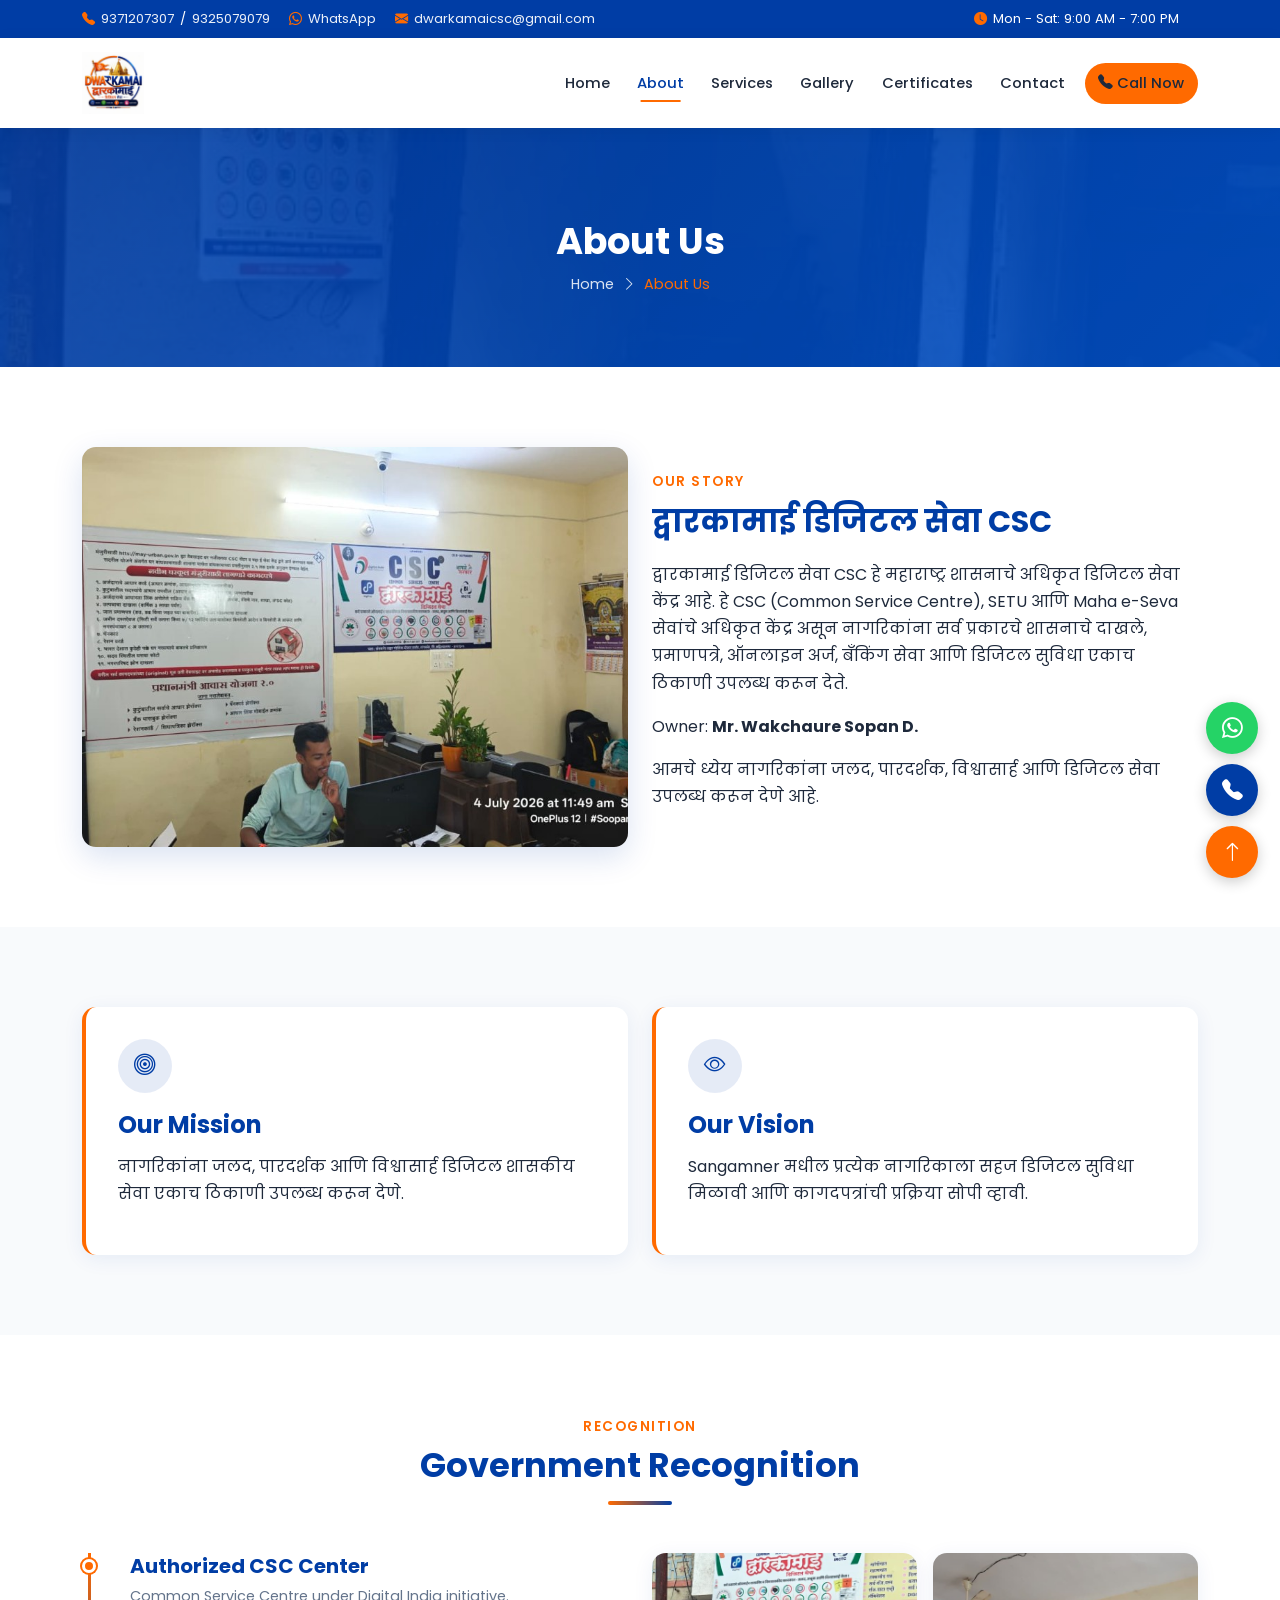
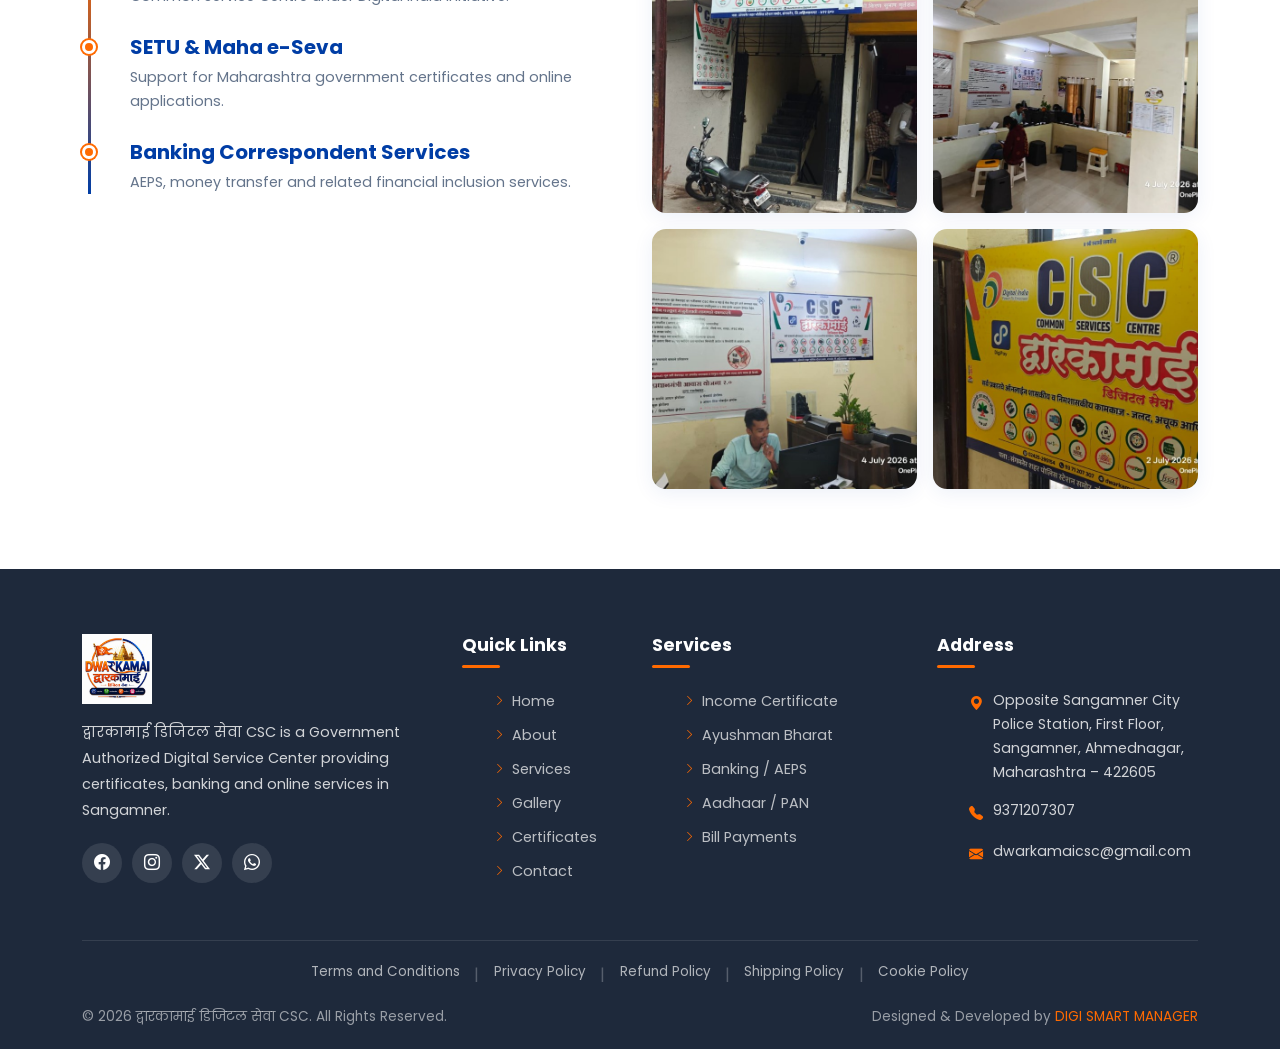
==== about.html @ bae677b1 "Add files via upload" ====
﻿<!DOCTYPE html>
<html lang="mr">
<head>
  <meta charset="UTF-8">
  <meta name="viewport" content="width=device-width, initial-scale=1.0">
  <title>About Us | द्वारकामाई डिजिटल सेवा CSC Sangamner</title>
  <meta name="description" content="About Dwarkamai Digital Seva CSC - Government Authorized Digital Service Center in Sangamner.">
  <meta name="robots" content="index, follow">
  <link rel="canonical" href="about.html">
  <meta property="og:title" content="About Us | द्वारकामाई डिजिटल सेवा CSC Sangamner">
  <meta property="og:description" content="About Dwarkamai Digital Seva CSC - Government Authorized Digital Service Center in Sangamner.">
  <meta property="og:image" content="images/logo.png">
  <link rel="icon" type="image/png" href="images/favicon.png">
  <link rel="preconnect" href="https://fonts.googleapis.com">
  <link rel="preconnect" href="https://fonts.gstatic.com" crossorigin>
  <link href="https://fonts.googleapis.com/css2?family=Poppins:wght@300;400;500;600;700&display=swap" rel="stylesheet">
  <link href="https://cdn.jsdelivr.net/npm/bootstrap@5.3.3/dist/css/bootstrap.min.css" rel="stylesheet">
  <link href="https://cdn.jsdelivr.net/npm/bootstrap-icons@1.11.3/font/bootstrap-icons.min.css" rel="stylesheet">
  <link href="https://cdn.jsdelivr.net/npm/aos@2.3.4/dist/aos.css" rel="stylesheet">
  <link rel="stylesheet" href="css/style.css">
  <link rel="stylesheet" href="css/responsive.css">
</head>
<body>
  <div id="page-loader"><div class="loader-spinner"></div><p class="loader-text">द्वारकामाई डिजिटल सेवा CSC</p></div>
  <div class="top-bar"><div class="container"><div class="row align-items-center"><div class="col-lg-9"><span class="top-bar-item"><i class="bi bi-telephone-fill"></i> <a href="tel:9371207307">9371207307</a> / <a href="tel:9325079079">9325079079</a></span><span class="top-bar-item"><i class="bi bi-whatsapp"></i> <a href="https://wa.me/919371207307" target="_blank" rel="noopener">WhatsApp</a></span><span class="top-bar-item"><i class="bi bi-envelope-fill"></i> <a href="mailto:dwarkamaicsc@gmail.com">dwarkamaicsc@gmail.com</a></span></div><div class="col-lg-3 text-lg-end d-none d-lg-block"><span class="top-bar-item"><i class="bi bi-clock-fill"></i> Mon - Sat: 9:00 AM - 7:00 PM</span></div></div></div></div>
  <header class="main-header"><nav class="navbar navbar-expand-lg"><div class="container"><a class="navbar-brand" href="index.html"><img src="images/logo.png" alt="Dwarkamai Digital Seva CSC Logo"></a><button class="navbar-toggler" type="button" data-bs-toggle="collapse" data-bs-target="#mainNav" aria-controls="mainNav" aria-expanded="false" aria-label="Toggle navigation"><span class="navbar-toggler-icon"></span></button><div class="collapse navbar-collapse" id="mainNav"><ul class="navbar-nav ms-auto align-items-lg-center"><li class="nav-item"><a class="nav-link" href="index.html">Home</a></li><li class="nav-item"><a class="nav-link active" href="about.html">About</a></li><li class="nav-item"><a class="nav-link" href="services.html">Services</a></li><li class="nav-item"><a class="nav-link" href="gallery.html">Gallery</a></li><li class="nav-item"><a class="nav-link" href="certificates.html">Certificates</a></li><li class="nav-item"><a class="nav-link" href="contact.html">Contact</a></li><li class="nav-item"><a class="nav-link btn-nav-cta" href="tel:9371207307"><i class="bi bi-telephone-fill"></i> Call Now</a></li></ul></div></div></nav></header>
  <section class="page-banner"><div class="container text-center"><h1 data-aos="fade-up">About Us</h1><nav class="breadcrumb-custom justify-content-center" data-aos="fade-up" aria-label="Breadcrumb"><a href="index.html">Home</a><i class="bi bi-chevron-right"></i><span class="active">About Us</span></nav></div></section>
<section class="section-padding"><div class="container"><div class="row align-items-center g-4"><div class="col-lg-6" data-aos="fade-right"><div class="about-img-wrap"><img src="images/about.jpg" alt="Office" loading="lazy"></div></div><div class="col-lg-6" data-aos="fade-left"><div class="about-content"><span class="subtitle">Our Story</span><h2>द्वारकामाई डिजिटल सेवा CSC</h2><p>द्वारकामाई डिजिटल सेवा CSC हे महाराष्ट्र शासनाचे अधिकृत डिजिटल सेवा केंद्र आहे. हे CSC (Common Service Centre), SETU आणि Maha e-Seva सेवांचे अधिकृत केंद्र असून नागरिकांना सर्व प्रकारचे शासनाचे दाखले, प्रमाणपत्रे, ऑनलाइन अर्ज, बँकिंग सेवा आणि डिजिटल सुविधा एकाच ठिकाणी उपलब्ध करून देते.</p><p>Owner: <strong>Mr. Wakchaure Sopan D.</strong></p><p>आमचे ध्येय नागरिकांना जलद, पारदर्शक, विश्वासार्ह आणि डिजिटल सेवा उपलब्ध करून देणे आहे.</p></div></div></div></div></section>
<section class="section-padding section-bg"><div class="container"><div class="row g-4"><div class="col-md-6" data-aos="fade-up"><div class="mv-card"><div class="icon"><i class="bi bi-bullseye"></i></div><h4>Our Mission</h4><p>नागरिकांना जलद, पारदर्शक आणि विश्वासार्ह डिजिटल शासकीय सेवा एकाच ठिकाणी उपलब्ध करून देणे.</p></div></div><div class="col-md-6" data-aos="fade-up"><div class="mv-card"><div class="icon"><i class="bi bi-eye"></i></div><h4>Our Vision</h4><p>Sangamner मधील प्रत्येक नागरिकाला सहज डिजिटल सुविधा मिळावी आणि कागदपत्रांची प्रक्रिया सोपी व्हावी.</p></div></div></div></div></section>
<section class="section-padding"><div class="container"><div class="section-title" data-aos="fade-up"><span class="subtitle">Recognition</span><h2>Government Recognition</h2><div class="divider"></div></div><div class="row g-4"><div class="col-md-6" data-aos="fade-up"><div class="timeline"><div class="timeline-item"><h5>Authorized CSC Center</h5><p>Common Service Centre under Digital India initiative.</p></div><div class="timeline-item"><h5>SETU &amp; Maha e-Seva</h5><p>Support for Maharashtra government certificates and online applications.</p></div><div class="timeline-item"><h5>Banking Correspondent Services</h5><p>AEPS, money transfer and related financial inclusion services.</p></div></div></div><div class="col-md-6" data-aos="fade-up"><div class="row g-3"><div class="col-6"><div class="office-photo"><img src="images/office1.jpg" alt="Exterior" loading="lazy"></div></div><div class="col-6"><div class="office-photo"><img src="images/office2.jpg" alt="Interior" loading="lazy"></div></div><div class="col-6"><div class="office-photo"><img src="images/office3.jpg" alt="Staff" loading="lazy"></div></div><div class="col-6"><div class="office-photo"><img src="images/office4.jpg" alt="Banner" loading="lazy"></div></div></div></div></div></div></section>
  <footer class="main-footer"><div class="container"><div class="row g-4"><div class="col-lg-4 col-md-6 footer-about"><img src="images/logo.png" alt="Dwarkamai Digital Seva CSC"><p>द्वारकामाई डिजिटल सेवा CSC is a Government Authorized Digital Service Center providing certificates, banking and online services in Sangamner.</p><div class="footer-social"><a href="https://www.facebook.com/share/18xAx7LaXJ/" target="_blank" rel="noopener" aria-label="Facebook"><i class="bi bi-facebook"></i></a><a href="https://www.instagram.com/dwarkamaidigitalseva" target="_blank" rel="noopener" aria-label="Instagram"><i class="bi bi-instagram"></i></a><a href="https://x.com/Dwarkamaicsc" target="_blank" rel="noopener" aria-label="Twitter"><i class="bi bi-twitter-x"></i></a><a href="https://wa.me/919371207307" target="_blank" rel="noopener" aria-label="WhatsApp"><i class="bi bi-whatsapp"></i></a></div></div><div class="col-lg-2 col-md-6 footer-widget"><h5 class="footer-title">Quick Links</h5><ul class="footer-links"><li><a href="index.html"><i class="bi bi-chevron-right"></i> Home</a></li><li><a href="about.html"><i class="bi bi-chevron-right"></i> About</a></li><li><a href="services.html"><i class="bi bi-chevron-right"></i> Services</a></li><li><a href="gallery.html"><i class="bi bi-chevron-right"></i> Gallery</a></li><li><a href="certificates.html"><i class="bi bi-chevron-right"></i> Certificates</a></li><li><a href="contact.html"><i class="bi bi-chevron-right"></i> Contact</a></li></ul></div><div class="col-lg-3 col-md-6 footer-widget"><h5 class="footer-title">Services</h5><ul class="footer-links"><li><a href="services.html"><i class="bi bi-chevron-right"></i> Income Certificate</a></li><li><a href="services.html"><i class="bi bi-chevron-right"></i> Ayushman Bharat</a></li><li><a href="services.html"><i class="bi bi-chevron-right"></i> Banking / AEPS</a></li><li><a href="services.html"><i class="bi bi-chevron-right"></i> Aadhaar / PAN</a></li><li><a href="services.html"><i class="bi bi-chevron-right"></i> Bill Payments</a></li></ul></div><div class="col-lg-3 col-md-6 footer-widget"><h5 class="footer-title">Address</h5><ul class="footer-contact"><li><i class="bi bi-geo-alt-fill"></i><span>Opposite Sangamner City Police Station, First Floor, Sangamner, Ahmednagar, Maharashtra – 422605</span></li><li><i class="bi bi-telephone-fill"></i><span><a href="tel:9371207307">9371207307</a></span></li><li><i class="bi bi-envelope-fill"></i><span><a href="mailto:dwarkamaicsc@gmail.com">dwarkamaicsc@gmail.com</a></span></li></ul></div></div><div class="footer-bottom"><div class="footer-policies"><a href="terms-and-conditions.html">Terms and Conditions</a><span class="sep">|</span><a href="privacy-policy.html">Privacy Policy</a><span class="sep">|</span><a href="refund-policy.html">Refund Policy</a><span class="sep">|</span><a href="shipping-policy.html">Shipping Policy</a><span class="sep">|</span><a href="cookie-policy.html">Cookie Policy</a></div><div class="row align-items-center"><div class="col-md-6 text-center text-md-start"><p>&copy; 2026 द्वारकामाई डिजिटल सेवा CSC. All Rights Reserved.</p></div><div class="col-md-6 text-center text-md-end"><p>Designed &amp; Developed by <a href="#" rel="noopener">DIGI SMART MANAGER</a></p></div></div></div></div></footer>
  <div class="floating-buttons"><a href="https://wa.me/919371207307" class="floating-btn whatsapp" target="_blank" rel="noopener" aria-label="WhatsApp"><i class="bi bi-whatsapp"></i></a><a href="tel:9371207307" class="floating-btn call" aria-label="Call"><i class="bi bi-telephone-fill"></i></a><button class="floating-btn scroll-top" id="scrollToTop" aria-label="Scroll to top"><i class="bi bi-arrow-up"></i></button></div>
  <script src="https://cdn.jsdelivr.net/npm/bootstrap@5.3.3/dist/js/bootstrap.bundle.min.js"></script>
  <script src="https://cdn.jsdelivr.net/npm/aos@2.3.4/dist/aos.js"></script>
  <script src="js/script.js"></script>
</body>
</html>
---- css/style.css ----
/* ============================================================
   Dwarkamai Digital Seva CSC - Main Stylesheet
   Colors: Primary #FF6A00 | Secondary #003DA5
   ============================================================ */

:root {
  --primary: #FF6A00;
  --primary-dark: #e05e00;
  --secondary: #003DA5;
  --secondary-dark: #002d7a;
  --bg: #F8FAFC;
  --dark: #1E293B;
  --white: #FFFFFF;
  --gray: #64748b;
  --border: #e2e8f0;
  --shadow: 0 4px 20px rgba(0, 61, 165, 0.08);
  --shadow-hover: 0 10px 30px rgba(0, 61, 165, 0.15);
  --radius: 14px;
  --radius-sm: 10px;
  --transition: all 0.3s ease;
  --font: 'Poppins', sans-serif;
}

*, *::before, *::after { box-sizing: border-box; margin: 0; padding: 0; }

html {
  scroll-behavior: smooth;
  scroll-padding-top: 100px;
  max-width: 100%;
  overflow-x: hidden;
}

body {
  font-family: var(--font);
  font-size: 16px;
  line-height: 1.7;
  color: var(--dark);
  background: var(--white);
  overflow-x: hidden;
  max-width: 100vw;
}

img { max-width: 100%; height: auto; display: block; }
a { text-decoration: none; color: inherit; transition: var(--transition); }
ul { list-style: none; }
h1, h2, h3, h4, h5, h6 { font-weight: 700; line-height: 1.3; color: var(--dark); }
p { margin-bottom: 1rem; }
section { overflow: hidden; position: relative; }
.row > [class*="col-"] { min-width: 0; }

/* ---------- Loader ---------- */
#page-loader {
  position: fixed; inset: 0; background: var(--white); z-index: 99999;
  display: flex; align-items: center; justify-content: center; flex-direction: column; gap: 1rem;
  transition: opacity 0.45s ease, visibility 0.45s ease;
}
#page-loader.hidden { opacity: 0; visibility: hidden; pointer-events: none; }
.loader-spinner {
  width: 48px; height: 48px; border: 4px solid #eee;
  border-top-color: var(--primary); border-radius: 50%;
  animation: spin 0.8s linear infinite;
}
.loader-text { color: var(--secondary); font-weight: 500; font-size: 0.9rem; }
@keyframes spin { to { transform: rotate(360deg); } }

/* ---------- Top Bar ---------- */
.top-bar {
  background: var(--secondary);
  color: var(--white);
  font-size: 0.82rem;
  padding: 8px 0;
}
.top-bar a { color: rgba(255,255,255,0.92); }
.top-bar a:hover { color: var(--primary); }
.top-bar-item {
  display: inline-flex; align-items: center; gap: 6px; margin-right: 1.2rem; flex-wrap: wrap;
}
.top-bar-item i { color: var(--primary); }

/* ---------- Header ---------- */
.main-header {
  position: sticky; top: 0; z-index: 1030;
  background: rgba(255,255,255,0.96);
  backdrop-filter: blur(10px);
  box-shadow: 0 2px 16px rgba(0,0,0,0.06);
  transition: var(--transition);
}
.main-header.scrolled { box-shadow: 0 4px 24px rgba(0,61,165,0.12); }
.navbar { padding: 0.55rem 0; }
.navbar-brand img { height: 62px; width: auto; object-fit: contain; }
.navbar-nav .nav-link {
  font-weight: 500; font-size: 0.92rem; color: var(--dark) !important;
  padding: 0.5rem 0.85rem !important; position: relative;
}
.navbar-nav .nav-link::after {
  content: ''; position: absolute; bottom: 2px; left: 50%; width: 0; height: 2px;
  background: var(--primary); transition: var(--transition); transform: translateX(-50%);
}
.navbar-nav .nav-link:hover::after,
.navbar-nav .nav-link.active::after { width: 55%; }
.navbar-nav .nav-link:hover,
.navbar-nav .nav-link.active { color: var(--secondary) !important; }
.navbar-toggler { border: none; padding: 0.35rem; }
.navbar-toggler:focus { box-shadow: none; }
.navbar-toggler-icon {
  background-image: url("data:image/svg+xml,%3csvg xmlns='http://www.w3.org/2000/svg' viewBox='0 0 30 30'%3e%3cpath stroke='%23003DA5' stroke-linecap='round' stroke-miterlimit='10' stroke-width='2' d='M4 7h22M4 15h22M4 23h22'/%3e%3c/svg%3e");
}
.btn-nav-cta {
  background: var(--primary); color: var(--white) !important; border-radius: 50px;
  padding: 0.45rem 1.2rem !important; font-weight: 600; margin-left: 0.4rem;
}
.btn-nav-cta:hover { background: var(--primary-dark); color: var(--white) !important; }
.btn-nav-cta::after { display: none !important; }

/* ---------- Buttons ---------- */
.btn-primary-custom,
.btn-secondary-custom,
.btn-outline-light-custom,
.btn-outline-primary-custom {
  display: inline-flex; align-items: center; gap: 8px;
  padding: 0.7rem 1.6rem; border-radius: 50px; font-weight: 600;
  font-size: 0.92rem; border: 2px solid transparent; transition: var(--transition);
}
.btn-primary-custom {
  background: var(--primary); color: var(--white); border-color: var(--primary);
}
.btn-primary-custom:hover {
  background: var(--primary-dark); border-color: var(--primary-dark);
  color: var(--white); transform: translateY(-2px); box-shadow: 0 8px 20px rgba(255,106,0,0.3);
}
.btn-secondary-custom {
  background: var(--secondary); color: var(--white); border-color: var(--secondary);
}
.btn-secondary-custom:hover {
  background: var(--secondary-dark); color: var(--white); transform: translateY(-2px);
}
.btn-outline-light-custom {
  background: transparent; color: var(--white); border-color: var(--white);
}
.btn-outline-light-custom:hover {
  background: var(--white); color: var(--secondary);
}
.btn-outline-primary-custom {
  background: transparent; color: var(--secondary); border-color: var(--secondary);
}
.btn-outline-primary-custom:hover {
  background: var(--secondary); color: var(--white);
}

/* ---------- Sections ---------- */
.section-padding { padding: 80px 0; }
.section-bg { background: var(--bg); }
.section-title { text-align: center; margin-bottom: 48px; }
.section-title .subtitle {
  color: var(--primary); font-weight: 600; font-size: 0.85rem;
  text-transform: uppercase; letter-spacing: 1.5px; display: block; margin-bottom: 0.4rem;
}
.section-title h2 { font-size: 2.1rem; color: var(--secondary); margin-bottom: 0.8rem; }
.section-title .divider {
  width: 64px; height: 4px; margin: 0 auto; border-radius: 2px;
  background: linear-gradient(90deg, var(--primary), var(--secondary));
}
.section-title p { max-width: 620px; margin: 1rem auto 0; color: var(--gray); }

/* ---------- Page Banner ---------- */
.page-banner {
  background: linear-gradient(135deg, var(--secondary) 0%, #0052cc 100%);
  padding: 90px 0 70px; position: relative; overflow: hidden;
}
.page-banner::before {
  content: ''; position: absolute; inset: 0;
  background: url('../images/hero.jpg') center/cover no-repeat; opacity: 0.12;
}
.page-banner .container { position: relative; z-index: 1; }
.page-banner h1 { color: var(--white); font-size: 2.3rem; margin-bottom: 0.4rem; }
.breadcrumb-custom {
  display: flex; align-items: center; gap: 8px; color: rgba(255,255,255,0.85); font-size: 0.9rem; flex-wrap: wrap;
}
.breadcrumb-custom a { color: rgba(255,255,255,0.85); }
.breadcrumb-custom a:hover { color: var(--primary); }
.breadcrumb-custom .active { color: var(--primary); }

/* ---------- Hero ---------- */
.hero-section {
  position: relative; min-height: 88vh; display: flex; align-items: center;
  background: linear-gradient(135deg, rgba(0,61,165,0.88) 0%, rgba(255,106,0,0.55) 100%),
              url('../images/hero.jpg') center/cover no-repeat;
}
.hero-section::after {
  content: ''; position: absolute; bottom: 0; left: 0; right: 0; height: 100px;
  background: linear-gradient(to top, var(--white), transparent);
}
.hero-content { position: relative; z-index: 2; color: var(--white); padding: 110px 0 80px; }
.hero-badge {
  display: inline-block; background: rgba(255,106,0,0.2); border: 1px solid var(--primary);
  color: #ffd4b0; padding: 0.35rem 1rem; border-radius: 50px; font-size: 0.82rem;
  font-weight: 600; margin-bottom: 1.2rem; letter-spacing: 0.5px;
}
.hero-content h1 { font-size: 2.8rem; color: var(--white); margin-bottom: 0.8rem; }
.hero-content .hero-marathi { font-size: 1.9rem; font-weight: 600; color: #ffe0c2; margin-bottom: 0.6rem; }
.hero-content .hero-tagline { font-size: 1.15rem; opacity: 0.95; margin-bottom: 0.4rem; font-weight: 400; }
.hero-content .hero-sub { font-size: 0.98rem; opacity: 0.85; margin-bottom: 1.8rem; }
.hero-buttons { display: flex; flex-wrap: wrap; gap: 0.9rem; }

/* ---------- Feature Cards ---------- */
.features-bar {
  background: var(--white); margin-top: -55px; position: relative; z-index: 5;
  border-radius: var(--radius); box-shadow: var(--shadow-hover); padding: 1.8rem 1.2rem;
}
.feature-item { text-align: center; padding: 0.8rem; transition: var(--transition); }
.feature-item:hover { transform: translateY(-4px); }
.feature-icon {
  width: 60px; height: 60px; margin: 0 auto 0.9rem; border-radius: 50%;
  background: linear-gradient(135deg, var(--secondary), #0052cc);
  display: flex; align-items: center; justify-content: center; transition: var(--transition);
}
.feature-item:hover .feature-icon {
  background: linear-gradient(135deg, var(--primary), var(--primary-dark));
}
.feature-icon i { font-size: 1.4rem; color: var(--white); }
.feature-item h5 { font-size: 0.95rem; color: var(--secondary); margin-bottom: 0.25rem; }
.feature-item p { font-size: 0.82rem; color: var(--gray); margin: 0; }

/* ---------- About ---------- */
.about-img-wrap {
  border-radius: var(--radius); overflow: hidden; box-shadow: var(--shadow-hover); position: relative;
}
.about-img-wrap img { width: 100%; height: 400px; object-fit: cover; transition: var(--transition); }
.about-img-wrap:hover img { transform: scale(1.04); }
.about-content .subtitle { color: var(--primary); font-weight: 600; text-transform: uppercase; letter-spacing: 1.5px; font-size: 0.85rem; }
.about-content h2 { font-size: 1.9rem; color: var(--secondary); margin: 0.5rem 0 1.2rem; }
.about-list { margin: 1.2rem 0 1.6rem; }
.about-list li {
  display: flex; align-items: flex-start; gap: 10px; margin-bottom: 0.7rem; font-size: 0.94rem;
}
.about-list li i { color: var(--primary); margin-top: 3px; flex-shrink: 0; }

/* ---------- Service Cards ---------- */
.service-card {
  background: var(--white); border-radius: var(--radius); padding: 1.7rem 1.3rem;
  text-align: center; box-shadow: var(--shadow); height: 100%; transition: var(--transition);
  border: 1px solid transparent; position: relative; overflow: hidden;
}
.service-card::before {
  content: ''; position: absolute; top: 0; left: 0; right: 0; height: 3px;
  background: linear-gradient(90deg, var(--primary), var(--secondary));
  transform: scaleX(0); transition: var(--transition);
}
.service-card:hover {
  transform: translateY(-7px); box-shadow: var(--shadow-hover); border-color: rgba(0,61,165,0.08);
}
.service-card:hover::before { transform: scaleX(1); }
.service-card-icon {
  width: 68px; height: 68px; margin: 0 auto 1rem; border-radius: 50%;
  background: rgba(0,61,165,0.08); display: flex; align-items: center; justify-content: center;
  transition: var(--transition);
}
.service-card:hover .service-card-icon {
  background: linear-gradient(135deg, var(--primary), var(--primary-dark));
}
.service-card-icon i { font-size: 1.6rem; color: var(--secondary); transition: var(--transition); }
.service-card:hover .service-card-icon i { color: var(--white); }
.service-card h4 { font-size: 1rem; color: var(--secondary); margin-bottom: 0.5rem; }
.service-card p { font-size: 0.85rem; color: var(--gray); margin: 0; }
.service-card-detailed { text-align: left; padding: 1.6rem; }
.service-card-detailed .service-card-icon { margin: 0 0 1rem; }
.service-hidden { display: none !important; }

/* ---------- Why / Stats ---------- */
.why-card {
  background: var(--white); border-radius: var(--radius); padding: 1.7rem 1.2rem;
  text-align: center; box-shadow: var(--shadow); height: 100%; transition: var(--transition);
}
.why-card:hover { transform: translateY(-5px); box-shadow: var(--shadow-hover); }
.why-card .icon-wrap {
  width: 62px; height: 62px; margin: 0 auto 1rem; border-radius: 50%;
  background: var(--primary); display: flex; align-items: center; justify-content: center;
}
.why-card .icon-wrap i { font-size: 1.4rem; color: var(--white); }
.why-card h5 { color: var(--secondary); margin-bottom: 0.4rem; font-size: 1rem; }
.why-card p { font-size: 0.88rem; color: var(--gray); margin: 0; }

.stats-section {
  background: linear-gradient(135deg, var(--secondary), #0052cc);
  padding: 60px 0;
}
.stat-item { text-align: center; color: var(--white); padding: 1rem; }
.stat-item h3 { font-size: 2.4rem; color: var(--primary); margin-bottom: 0.3rem; }
.stat-item p { margin: 0; opacity: 0.9; font-weight: 500; }

/* ---------- Testimonials ---------- */
.testimonial-card {
  background: var(--white); border-radius: var(--radius); padding: 1.8rem;
  box-shadow: var(--shadow); height: 100%; transition: var(--transition);
}
.testimonial-card:hover { transform: translateY(-4px); box-shadow: var(--shadow-hover); }
.testimonial-card .stars { color: var(--primary); margin-bottom: 0.8rem; }
.testimonial-card p { font-style: italic; color: var(--gray); font-size: 0.93rem; }
.testimonial-author {
  display: flex; align-items: center; gap: 12px; margin-top: 1.2rem;
  padding-top: 1rem; border-top: 1px solid var(--border);
}
.testimonial-author .avatar {
  width: 46px; height: 46px; border-radius: 50%;
  background: linear-gradient(135deg, var(--secondary), var(--primary));
  display: flex; align-items: center; justify-content: center;
  color: var(--white); font-weight: 700;
}
.testimonial-author h6 { margin: 0; font-size: 0.92rem; }
.testimonial-author span { font-size: 0.78rem; color: var(--gray); }

/* ---------- FAQ ---------- */
.accordion-item {
  border: none; border-radius: var(--radius-sm) !important; margin-bottom: 0.8rem;
  box-shadow: var(--shadow); overflow: hidden;
}
.accordion-button {
  font-weight: 600; color: var(--secondary); font-size: 0.95rem;
  box-shadow: none !important;
}
.accordion-button:not(.collapsed) {
  background: rgba(255,106,0,0.08); color: var(--primary);
}
.accordion-button::after { filter: none; }
.accordion-body { color: var(--gray); font-size: 0.92rem; }

/* ---------- CTA ---------- */
.cta-section {
  background: linear-gradient(135deg, var(--secondary), #0052cc);
  padding: 65px 0; position: relative; overflow: hidden;
}
.cta-section h2 { color: var(--white); font-size: 1.9rem; margin-bottom: 0.4rem; }
.cta-section p { color: rgba(255,255,255,0.88); margin: 0; }
.cta-buttons { display: flex; flex-wrap: wrap; gap: 0.9rem; justify-content: flex-end; }

/* ---------- Gallery ---------- */
.gallery-filter {
  display: flex; justify-content: center; flex-wrap: wrap; gap: 0.6rem; margin-bottom: 2rem;
}
.gallery-filter button {
  background: var(--white); border: 2px solid var(--border); color: var(--dark);
  padding: 0.45rem 1.2rem; border-radius: 50px; font-weight: 500; font-size: 0.88rem;
  cursor: pointer; transition: var(--transition);
}
.gallery-filter button:hover,
.gallery-filter button.active {
  background: var(--secondary); border-color: var(--secondary); color: var(--white);
}
.gallery-item {
  position: relative; border-radius: var(--radius); overflow: hidden;
  box-shadow: var(--shadow); cursor: pointer; display: block;
}
.gallery-item img {
  width: 100%; height: 260px; object-fit: cover; transition: transform 0.5s ease;
}
.gallery-item:hover img { transform: scale(1.08); }
.gallery-overlay {
  position: absolute; inset: 0;
  background: linear-gradient(to top, rgba(0,61,165,0.85), transparent);
  display: flex; flex-direction: column; justify-content: flex-end; padding: 1.3rem;
  opacity: 0; transition: var(--transition);
}
.gallery-item:hover .gallery-overlay { opacity: 1; }
.gallery-overlay h5 { color: var(--white); margin-bottom: 0.2rem; font-size: 1rem; }
.gallery-overlay span { color: #ffd4b0; font-size: 0.82rem; }

/* ---------- Certificates ---------- */
.cert-card {
  background: var(--white); border-radius: var(--radius); overflow: hidden;
  box-shadow: var(--shadow); height: 100%; transition: var(--transition);
}
.cert-card:hover { transform: translateY(-6px); box-shadow: var(--shadow-hover); }
.cert-card .cert-img {
  height: 280px; overflow: hidden; background: var(--bg);
  display: flex; align-items: center; justify-content: center;
}
.cert-card .cert-img img {
  width: 100%; height: 100%; object-fit: contain; padding: 12px; transition: var(--transition);
}
.cert-card:hover .cert-img img { transform: scale(1.03); }
.cert-card .cert-body { padding: 1.3rem 1.4rem 1.5rem; }
.cert-card h4 { font-size: 1.05rem; color: var(--secondary); margin-bottom: 0.4rem; }
.cert-card p { font-size: 0.88rem; color: var(--gray); margin-bottom: 1rem; }

/* ---------- Contact ---------- */
.contact-main-section,
.contact-map-section {
  position: relative;
  z-index: 1;
  overflow: visible;
}

.contact-info-card {
  background: var(--white); border-radius: var(--radius); padding: 1.6rem;
  box-shadow: var(--shadow); height: 100%; transition: var(--transition);
}
.contact-sidebar .contact-info-card,
.contact-hours-card {
  height: auto;
}
.contact-info-card:hover { transform: translateY(-4px); box-shadow: var(--shadow-hover); }
.contact-info-card .icon-box {
  width: 54px; height: 54px; border-radius: 50%; margin-bottom: 1rem;
  background: linear-gradient(135deg, var(--secondary), #0052cc);
  display: flex; align-items: center; justify-content: center;
}
.contact-info-card .icon-box i { color: var(--white); font-size: 1.25rem; }
.contact-info-card h5 { color: var(--secondary); margin-bottom: 0.6rem; }
.contact-info-card p,
.contact-info-card a { color: var(--gray); font-size: 0.92rem; }
.contact-info-card a:hover { color: var(--primary); }
.contact-form-wrapper {
  background: var(--white); border-radius: var(--radius); padding: 2.2rem; box-shadow: var(--shadow);
  height: auto;
}
.contact-form-wrapper h3 { color: var(--secondary); margin-bottom: 1.3rem; }
.form-control-custom {
  width: 100%; border: 2px solid var(--border); border-radius: var(--radius-sm);
  padding: 0.75rem 1rem; font-size: 16px; transition: var(--transition);
}
.form-control-custom:focus {
  border-color: var(--secondary); outline: none;
  box-shadow: 0 0 0 3px rgba(0,61,165,0.12);
}
.form-control-custom.is-invalid { border-color: #dc3545; }
.invalid-feedback { color: #dc3545; font-size: 0.8rem; margin-top: 0.25rem; display: none; }
.form-control-custom.is-invalid + .invalid-feedback { display: block; }
.map-embed {
  border-radius: var(--radius); overflow: hidden; box-shadow: var(--shadow); height: 380px;
  position: relative; z-index: 1; clear: both;
}
.map-embed iframe { width: 100%; height: 100%; border: 0; display: block; }

/* ---------- Search / Filter ---------- */
.service-toolbar {
  display: flex; flex-wrap: wrap; gap: 1rem; justify-content: space-between;
  align-items: center; margin-bottom: 2rem;
}
.service-search {
  flex: 1; min-width: 220px; max-width: 360px; position: relative;
}
.service-search i {
  position: absolute; left: 14px; top: 50%; transform: translateY(-50%); color: var(--gray);
}
.service-search input {
  width: 100%; padding: 0.7rem 1rem 0.7rem 2.4rem; border: 2px solid var(--border);
  border-radius: 50px; font-size: 16px;
}
.service-search input:focus { border-color: var(--secondary); outline: none; }
.category-filters { display: flex; flex-wrap: wrap; gap: 0.5rem; }
.category-filters button {
  border: 2px solid var(--border); background: var(--white); color: var(--dark);
  padding: 0.4rem 1rem; border-radius: 50px; font-size: 0.85rem; font-weight: 500;
  cursor: pointer; transition: var(--transition);
}
.category-filters button.active,
.category-filters button:hover {
  background: var(--primary); border-color: var(--primary); color: var(--white);
}

/* ---------- Mission / Timeline ---------- */
.mv-card {
  background: var(--white); border-radius: var(--radius); padding: 2rem;
  box-shadow: var(--shadow); height: 100%; border-left: 4px solid var(--primary);
}
.mv-card .icon {
  width: 54px; height: 54px; border-radius: 50%; background: rgba(0,61,165,0.1);
  display: flex; align-items: center; justify-content: center; margin-bottom: 1rem;
}
.mv-card .icon i { color: var(--secondary); font-size: 1.35rem; }
.mv-card h4 { color: var(--secondary); margin-bottom: 0.8rem; }
.timeline { position: relative; padding-left: 1.5rem; }
.timeline::before {
  content: ''; position: absolute; left: 6px; top: 0; bottom: 0; width: 3px;
  background: linear-gradient(to bottom, var(--primary), var(--secondary));
}
.timeline-item { position: relative; padding-left: 1.5rem; margin-bottom: 1.6rem; }
.timeline-item::before {
  content: ''; position: absolute; left: -1.5rem; top: 6px; width: 14px; height: 14px;
  border-radius: 50%; background: var(--primary); border: 3px solid var(--white);
  box-shadow: 0 0 0 2px var(--primary);
}
.timeline-item h5 { color: var(--secondary); margin-bottom: 0.3rem; }
.timeline-item p { color: var(--gray); font-size: 0.9rem; margin: 0; }

/* ---------- Footer ---------- */
.main-footer {
  background: var(--dark); color: rgba(255,255,255,0.8); padding-top: 65px;
}
.footer-about img { height: 70px; margin-bottom: 1rem; }
.footer-about p { font-size: 0.9rem; line-height: 1.8; }
.footer-title {
  color: var(--white); font-size: 1.1rem; margin-bottom: 1.3rem;
  position: relative; padding-bottom: 0.7rem;
}
.footer-title::after {
  content: ''; position: absolute; bottom: 0; left: 0; width: 38px; height: 3px;
  background: var(--primary); border-radius: 2px;
}
.footer-links li { margin-bottom: 0.6rem; }
.footer-links a {
  color: rgba(255,255,255,0.7); font-size: 0.9rem;
  display: flex; align-items: center; gap: 7px;
}
.footer-links a:hover { color: var(--primary); padding-left: 4px; }
.footer-links a i { font-size: 0.7rem; color: var(--primary); }
.footer-contact li {
  display: flex; align-items: flex-start; gap: 10px; margin-bottom: 0.9rem; font-size: 0.88rem;
}
.footer-contact li i { color: var(--primary); margin-top: 3px; flex-shrink: 0; }
.footer-social { display: flex; gap: 10px; margin-top: 1.2rem; flex-wrap: wrap; }
.footer-social a {
  width: 40px; height: 40px; border-radius: 50%; background: rgba(255,255,255,0.1);
  display: flex; align-items: center; justify-content: center; color: var(--white);
}
.footer-social a:hover { background: var(--primary); transform: translateY(-3px); }
.footer-bottom {
  border-top: 1px solid rgba(255,255,255,0.1); padding: 1.3rem 0; margin-top: 2.5rem;
}
.footer-bottom p { margin: 0; font-size: 0.85rem; color: rgba(255,255,255,0.55); }
.footer-bottom a { color: var(--primary); }
.footer-map {
  border-radius: var(--radius-sm); overflow: hidden; height: 150px; margin-top: 0.8rem;
}
.footer-map iframe { width: 100%; height: 100%; border: 0; }

/* ---------- Floating ---------- */
.floating-buttons {
  position: fixed; bottom: 22px; right: 22px; z-index: 1020;
  display: flex; flex-direction: column; gap: 10px;
}
.floating-btn {
  width: 52px; height: 52px; border-radius: 50%; display: flex;
  align-items: center; justify-content: center; color: var(--white);
  font-size: 1.3rem; box-shadow: 0 4px 14px rgba(0,0,0,0.2);
  border: none; cursor: pointer; transition: var(--transition);
}
.floating-btn:hover { transform: scale(1.08); color: var(--white); }
.floating-btn.whatsapp { background: #25D366; }
.floating-btn.call { background: var(--secondary); }
.floating-btn.scroll-top {
  background: var(--primary); opacity: 0; visibility: hidden; transform: translateY(16px);
}
.floating-btn.scroll-top.visible { opacity: 1; visibility: visible; transform: translateY(0); }

/* ---------- Lightbox ---------- */
.lightbox-overlay {
  position: fixed; inset: 0; background: rgba(0,0,0,0.92); z-index: 9999;
  display: flex; align-items: center; justify-content: center;
  opacity: 0; visibility: hidden; transition: var(--transition); padding: 1.5rem;
}
.lightbox-overlay.active { opacity: 1; visibility: visible; }
.lightbox-content { max-width: 90%; max-height: 90vh; position: relative; }
.lightbox-content img { max-height: 82vh; margin: 0 auto; border-radius: 8px; }
.lightbox-close {
  position: absolute; top: -38px; right: 0; background: none; border: none;
  color: var(--white); font-size: 1.8rem; cursor: pointer;
}
.lightbox-close:hover { color: var(--primary); }
.lightbox-caption { text-align: center; color: var(--white); margin-top: 0.8rem; font-size: 0.92rem; }

/* ---------- Policy ---------- */
.policy-content {
  max-width: 900px; margin: 0 auto; background: var(--white);
  border-radius: var(--radius); box-shadow: var(--shadow); padding: 2.3rem;
}
.policy-content h3 { color: var(--secondary); font-size: 1.15rem; margin: 1.6rem 0 0.7rem; }
.policy-content ul { list-style: disc; padding-left: 1.3rem; margin-bottom: 1rem; }
.policy-content li { margin-bottom: 0.45rem; color: var(--gray); }
.policy-content a { color: var(--secondary); font-weight: 500; }
.policy-content a:hover { color: var(--primary); }
.footer-policies {
  display: flex; flex-wrap: wrap; gap: 0.45rem 0.9rem; justify-content: center;
  margin-bottom: 1rem; padding: 0 10px;
}
.footer-policies a { color: rgba(255,255,255,0.65); font-size: 0.84rem; }
.footer-policies a:hover { color: var(--primary); }
.footer-policies .sep { color: rgba(255,255,255,0.25); }

.office-photo { border-radius: var(--radius); overflow: hidden; box-shadow: var(--shadow); }
.office-photo img { width: 100%; height: 260px; object-fit: cover; }
---- css/responsive.css ----
/* ============================================================
   Dwarkamai Digital Seva CSC - Responsive Styles
   ============================================================ */

html, body { max-width: 100%; overflow-x: hidden; }

@media (max-width: 1199.98px) {
  .hero-content h1 { font-size: 2.4rem; }
  .hero-content .hero-marathi { font-size: 1.65rem; }
  .section-title h2 { font-size: 1.9rem; }
  .navbar-brand img { height: 54px; }
}

@media (max-width: 991.98px) {
  .top-bar { display: none; }
  .navbar-collapse {
    background: var(--white); padding: 1rem; border-radius: 10px;
    box-shadow: var(--shadow); margin-top: 0.5rem; max-height: calc(100vh - 90px); overflow-y: auto;
  }
  .navbar-nav { text-align: center; }
  .navbar-nav .nav-link::after { display: none; }
  .navbar-nav .nav-link.active,
  .navbar-nav .nav-link:hover { background: rgba(0,61,165,0.06); border-radius: 8px; }
  .btn-nav-cta {
    margin-left: 0 !important; margin-top: 0.5rem; width: 100%;
    display: inline-flex !important; justify-content: center;
  }
  .hero-section { min-height: auto; }
  .hero-content { padding: 90px 0 70px; text-align: center; }
  .hero-content h1 { font-size: 2.1rem; }
  .hero-buttons { justify-content: center; }
  .features-bar { margin-top: -40px; }
  .about-content { margin-top: 1.5rem; text-align: center; }
  .about-list li { text-align: left; }
  .cta-section { text-align: center; }
  .cta-buttons { justify-content: center; margin-top: 1.3rem; }
  .page-banner { padding: 70px 0 55px; }
  .page-banner h1 { font-size: 1.9rem; }
  .section-padding { padding: 60px 0; }
  .service-toolbar { flex-direction: column; align-items: stretch; }
  .service-search { max-width: 100%; }
}

@media (max-width: 767.98px) {
  body { padding-bottom: 90px; }
  .hero-content h1 { font-size: 1.75rem; }
  .hero-content .hero-marathi { font-size: 1.35rem; }
  .hero-content .hero-tagline { font-size: 1rem; }
  .section-title h2 { font-size: 1.55rem; }
  .about-img-wrap img { height: 280px; }
  .gallery-item img { height: 210px; }
  .cert-card .cert-img { height: 240px; }
  .contact-form-wrapper { padding: 1.4rem; }
  .map-embed { height: 280px; }
  .floating-buttons { bottom: 12px; right: 12px; gap: 8px; }
  .floating-btn { width: 46px; height: 46px; font-size: 1.15rem; }
  .footer-about, .footer-widget { text-align: center; margin-bottom: 1.4rem; }
  .footer-title::after { left: 50%; transform: translateX(-50%); }
  .footer-links a, .footer-contact li { justify-content: center; }
  .footer-social { justify-content: center; }
  .stat-item h3 { font-size: 2rem; }
  .policy-content { padding: 1.4rem 1.1rem; }
}

@media (max-width: 575.98px) {
  .section-padding { padding: 48px 0; }
  .hero-content { padding: 75px 0 55px; }
  .hero-content h1 { font-size: 1.55rem; }
  .hero-content .hero-marathi { font-size: 1.2rem; }
  .hero-buttons { flex-direction: column; width: 100%; }
  .hero-buttons a { width: 100%; justify-content: center; }
  .features-bar { margin-top: -28px; padding: 1rem 0.4rem; }
  .feature-icon { width: 50px; height: 50px; }
  .feature-icon i { font-size: 1.15rem; }
  .feature-item h5 { font-size: 0.85rem; }
  .service-card { padding: 1.2rem 0.9rem; }
  .cta-buttons { flex-direction: column; width: 100%; }
  .cta-buttons a { width: 100%; justify-content: center; }
  .page-banner h1 { font-size: 1.45rem; }
  .navbar-brand img { height: 44px; }
  .gallery-filter button { padding: 0.35rem 0.85rem; font-size: 0.78rem; }
  .gallery-item img { height: 170px; }
  .footer-policies { flex-direction: column; align-items: center; gap: 0.5rem; }
  .footer-policies .sep { display: none; }
  .cta-section h2 { font-size: 1.4rem; }
}

@media (max-width: 400px) {
  .hero-content h1 { font-size: 1.35rem; }
  .navbar-brand img { height: 38px; }
  .floating-btn { width: 42px; height: 42px; font-size: 1.05rem; }
}

@media (hover: none) and (pointer: coarse) {
  .gallery-overlay {
    opacity: 1;
    background: linear-gradient(to top, rgba(0,61,165,0.75), transparent 55%);
  }
  .service-card:hover, .why-card:hover, .testimonial-card:hover, .cert-card:hover {
    transform: none;
  }
}

@media (prefers-reduced-motion: reduce) {
  *, *::before, *::after {
    animation-duration: 0.01ms !important;
    animation-iteration-count: 1 !important;
    transition-duration: 0.01ms !important;
    scroll-behavior: auto !important;
  }
}
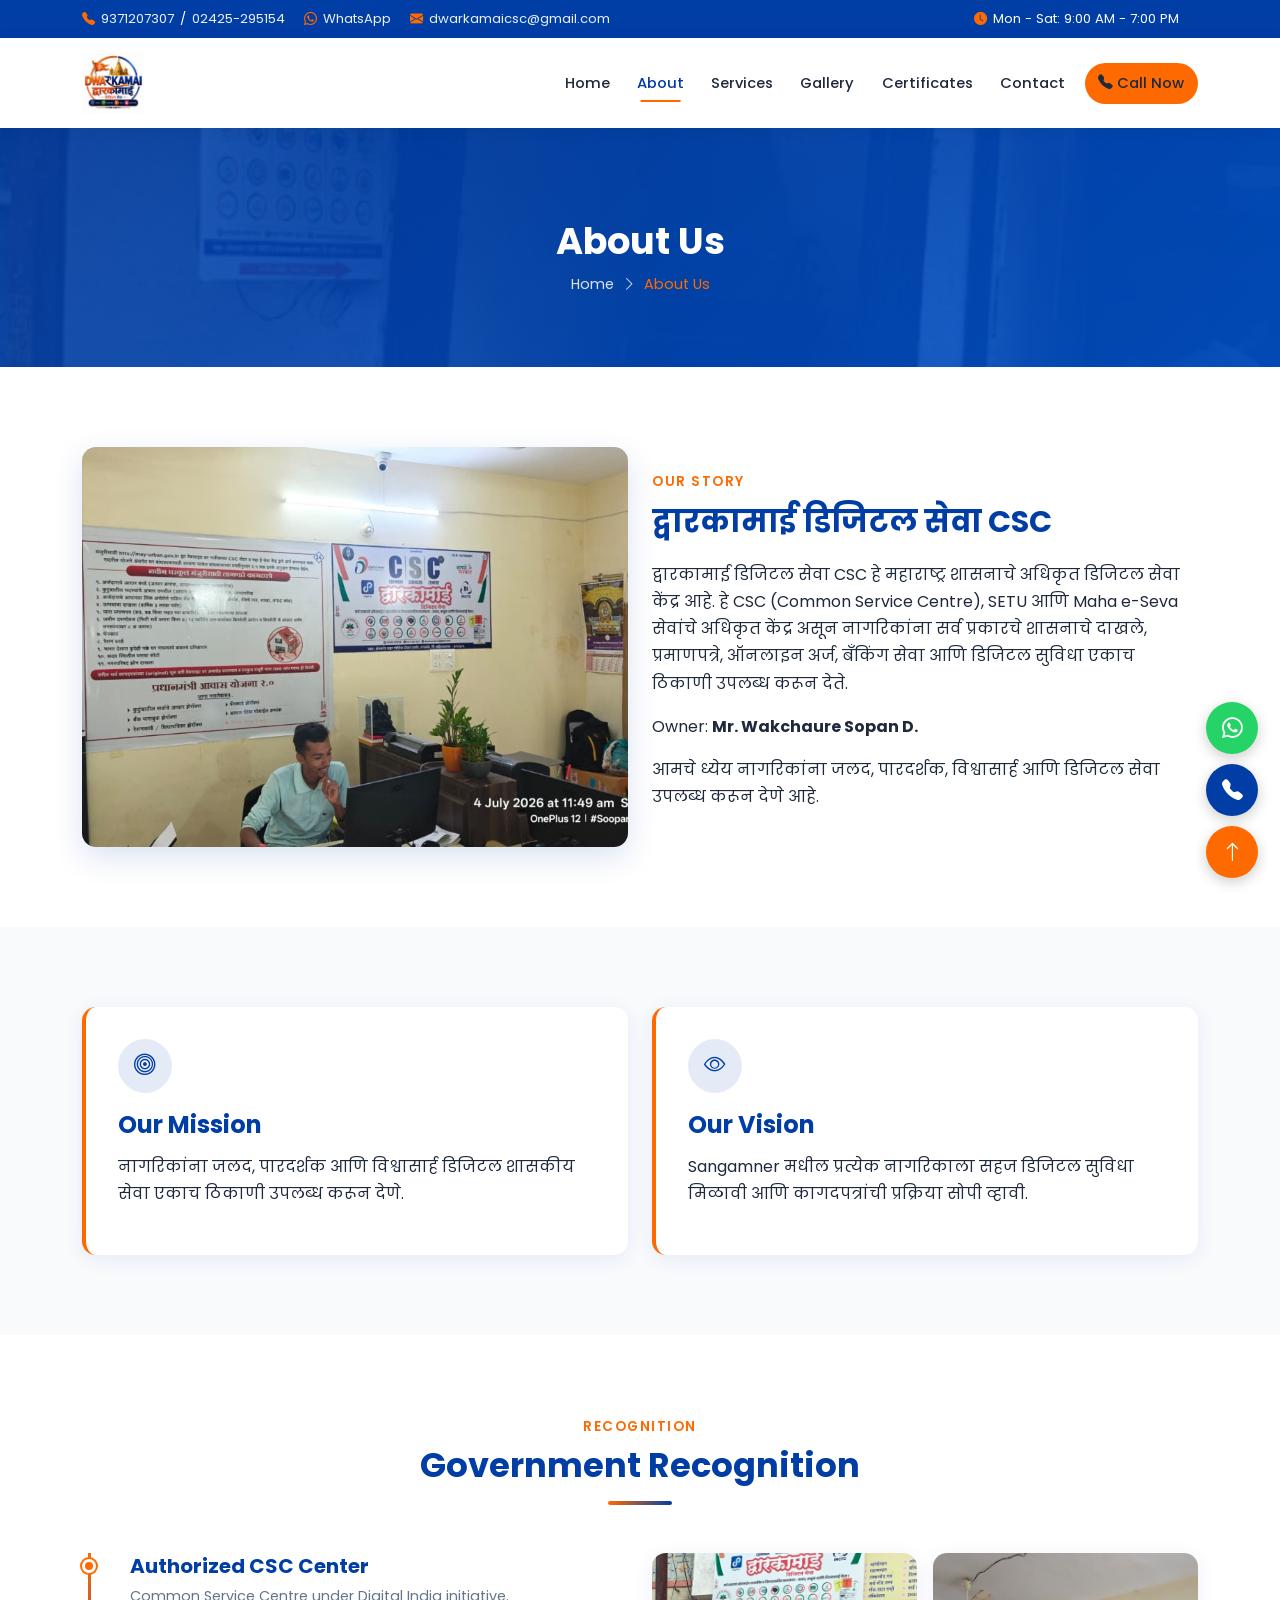
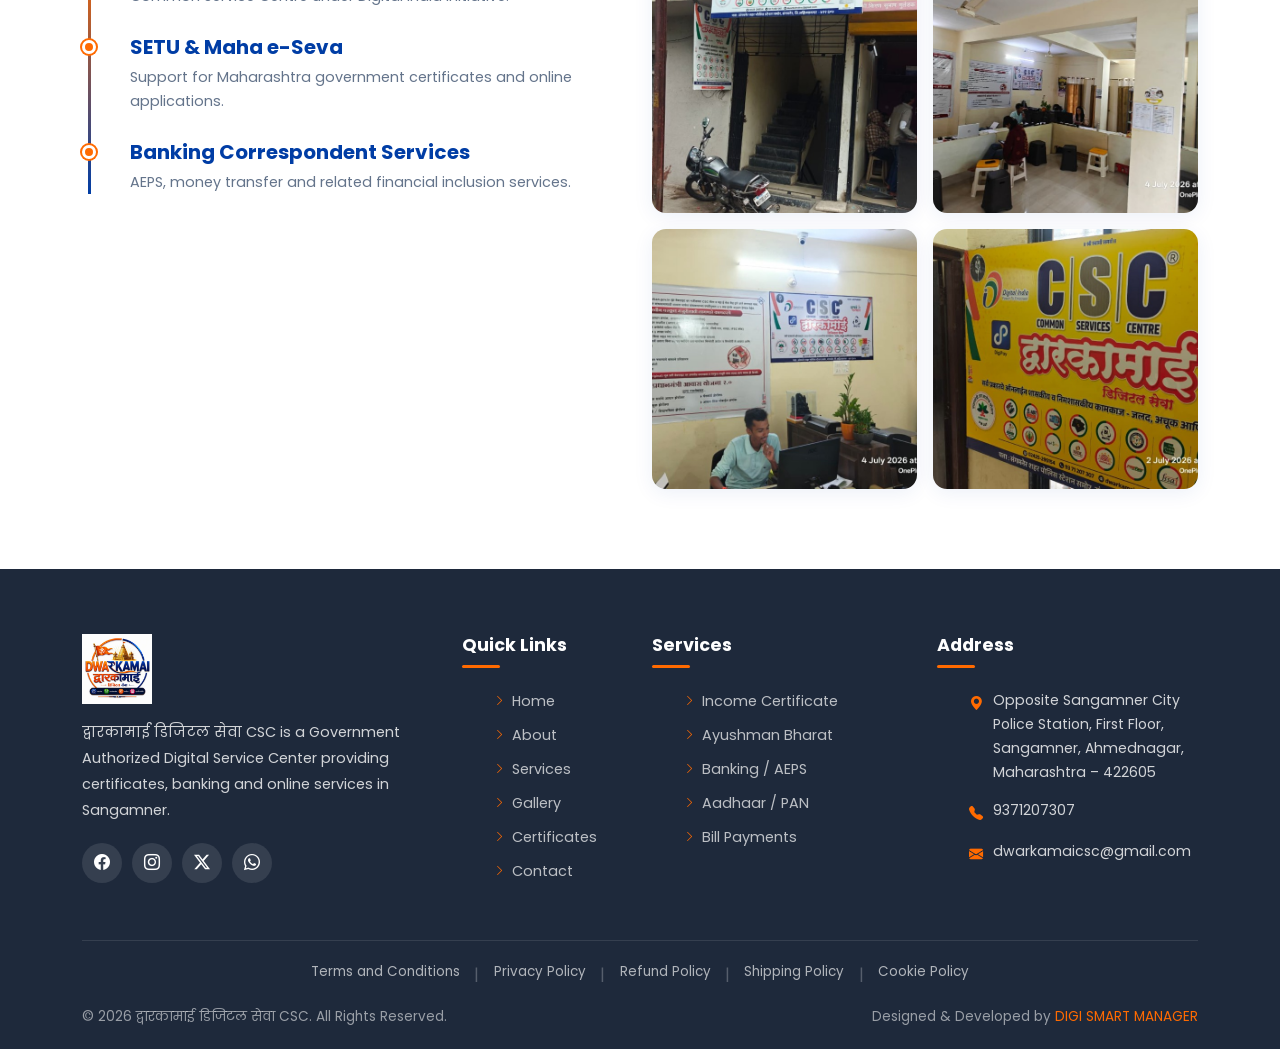
==== commit 45facb98: "Update about.html" ====
--- a/about.html
+++ b/about.html
@@ -1,37 +1,37 @@
-﻿<!DOCTYPE html>
-<html lang="mr">
-<head>
-  <meta charset="UTF-8">
-  <meta name="viewport" content="width=device-width, initial-scale=1.0">
-  <title>About Us | द्वारकामाई डिजिटल सेवा CSC Sangamner</title>
-  <meta name="description" content="About Dwarkamai Digital Seva CSC - Government Authorized Digital Service Center in Sangamner.">
-  <meta name="robots" content="index, follow">
-  <link rel="canonical" href="about.html">
-  <meta property="og:title" content="About Us | द्वारकामाई डिजिटल सेवा CSC Sangamner">
-  <meta property="og:description" content="About Dwarkamai Digital Seva CSC - Government Authorized Digital Service Center in Sangamner.">
-  <meta property="og:image" content="images/logo.png">
-  <link rel="icon" type="image/png" href="images/favicon.png">
-  <link rel="preconnect" href="https://fonts.googleapis.com">
-  <link rel="preconnect" href="https://fonts.gstatic.com" crossorigin>
-  <link href="https://fonts.googleapis.com/css2?family=Poppins:wght@300;400;500;600;700&display=swap" rel="stylesheet">
-  <link href="https://cdn.jsdelivr.net/npm/bootstrap@5.3.3/dist/css/bootstrap.min.css" rel="stylesheet">
-  <link href="https://cdn.jsdelivr.net/npm/bootstrap-icons@1.11.3/font/bootstrap-icons.min.css" rel="stylesheet">
-  <link href="https://cdn.jsdelivr.net/npm/aos@2.3.4/dist/aos.css" rel="stylesheet">
-  <link rel="stylesheet" href="css/style.css">
-  <link rel="stylesheet" href="css/responsive.css">
-</head>
-<body>
-  <div id="page-loader"><div class="loader-spinner"></div><p class="loader-text">द्वारकामाई डिजिटल सेवा CSC</p></div>
-  <div class="top-bar"><div class="container"><div class="row align-items-center"><div class="col-lg-9"><span class="top-bar-item"><i class="bi bi-telephone-fill"></i> <a href="tel:9371207307">9371207307</a> / <a href="tel:9325079079">9325079079</a></span><span class="top-bar-item"><i class="bi bi-whatsapp"></i> <a href="https://wa.me/919371207307" target="_blank" rel="noopener">WhatsApp</a></span><span class="top-bar-item"><i class="bi bi-envelope-fill"></i> <a href="mailto:dwarkamaicsc@gmail.com">dwarkamaicsc@gmail.com</a></span></div><div class="col-lg-3 text-lg-end d-none d-lg-block"><span class="top-bar-item"><i class="bi bi-clock-fill"></i> Mon - Sat: 9:00 AM - 7:00 PM</span></div></div></div></div>
-  <header class="main-header"><nav class="navbar navbar-expand-lg"><div class="container"><a class="navbar-brand" href="index.html"><img src="images/logo.png" alt="Dwarkamai Digital Seva CSC Logo"></a><button class="navbar-toggler" type="button" data-bs-toggle="collapse" data-bs-target="#mainNav" aria-controls="mainNav" aria-expanded="false" aria-label="Toggle navigation"><span class="navbar-toggler-icon"></span></button><div class="collapse navbar-collapse" id="mainNav"><ul class="navbar-nav ms-auto align-items-lg-center"><li class="nav-item"><a class="nav-link" href="index.html">Home</a></li><li class="nav-item"><a class="nav-link active" href="about.html">About</a></li><li class="nav-item"><a class="nav-link" href="services.html">Services</a></li><li class="nav-item"><a class="nav-link" href="gallery.html">Gallery</a></li><li class="nav-item"><a class="nav-link" href="certificates.html">Certificates</a></li><li class="nav-item"><a class="nav-link" href="contact.html">Contact</a></li><li class="nav-item"><a class="nav-link btn-nav-cta" href="tel:9371207307"><i class="bi bi-telephone-fill"></i> Call Now</a></li></ul></div></div></nav></header>
-  <section class="page-banner"><div class="container text-center"><h1 data-aos="fade-up">About Us</h1><nav class="breadcrumb-custom justify-content-center" data-aos="fade-up" aria-label="Breadcrumb"><a href="index.html">Home</a><i class="bi bi-chevron-right"></i><span class="active">About Us</span></nav></div></section>
-<section class="section-padding"><div class="container"><div class="row align-items-center g-4"><div class="col-lg-6" data-aos="fade-right"><div class="about-img-wrap"><img src="images/about.jpg" alt="Office" loading="lazy"></div></div><div class="col-lg-6" data-aos="fade-left"><div class="about-content"><span class="subtitle">Our Story</span><h2>द्वारकामाई डिजिटल सेवा CSC</h2><p>द्वारकामाई डिजिटल सेवा CSC हे महाराष्ट्र शासनाचे अधिकृत डिजिटल सेवा केंद्र आहे. हे CSC (Common Service Centre), SETU आणि Maha e-Seva सेवांचे अधिकृत केंद्र असून नागरिकांना सर्व प्रकारचे शासनाचे दाखले, प्रमाणपत्रे, ऑनलाइन अर्ज, बँकिंग सेवा आणि डिजिटल सुविधा एकाच ठिकाणी उपलब्ध करून देते.</p><p>Owner: <strong>Mr. Wakchaure Sopan D.</strong></p><p>आमचे ध्येय नागरिकांना जलद, पारदर्शक, विश्वासार्ह आणि डिजिटल सेवा उपलब्ध करून देणे आहे.</p></div></div></div></div></section>
-<section class="section-padding section-bg"><div class="container"><div class="row g-4"><div class="col-md-6" data-aos="fade-up"><div class="mv-card"><div class="icon"><i class="bi bi-bullseye"></i></div><h4>Our Mission</h4><p>नागरिकांना जलद, पारदर्शक आणि विश्वासार्ह डिजिटल शासकीय सेवा एकाच ठिकाणी उपलब्ध करून देणे.</p></div></div><div class="col-md-6" data-aos="fade-up"><div class="mv-card"><div class="icon"><i class="bi bi-eye"></i></div><h4>Our Vision</h4><p>Sangamner मधील प्रत्येक नागरिकाला सहज डिजिटल सुविधा मिळावी आणि कागदपत्रांची प्रक्रिया सोपी व्हावी.</p></div></div></div></div></section>
-<section class="section-padding"><div class="container"><div class="section-title" data-aos="fade-up"><span class="subtitle">Recognition</span><h2>Government Recognition</h2><div class="divider"></div></div><div class="row g-4"><div class="col-md-6" data-aos="fade-up"><div class="timeline"><div class="timeline-item"><h5>Authorized CSC Center</h5><p>Common Service Centre under Digital India initiative.</p></div><div class="timeline-item"><h5>SETU &amp; Maha e-Seva</h5><p>Support for Maharashtra government certificates and online applications.</p></div><div class="timeline-item"><h5>Banking Correspondent Services</h5><p>AEPS, money transfer and related financial inclusion services.</p></div></div></div><div class="col-md-6" data-aos="fade-up"><div class="row g-3"><div class="col-6"><div class="office-photo"><img src="images/office1.jpg" alt="Exterior" loading="lazy"></div></div><div class="col-6"><div class="office-photo"><img src="images/office2.jpg" alt="Interior" loading="lazy"></div></div><div class="col-6"><div class="office-photo"><img src="images/office3.jpg" alt="Staff" loading="lazy"></div></div><div class="col-6"><div class="office-photo"><img src="images/office4.jpg" alt="Banner" loading="lazy"></div></div></div></div></div></div></section>
-  <footer class="main-footer"><div class="container"><div class="row g-4"><div class="col-lg-4 col-md-6 footer-about"><img src="images/logo.png" alt="Dwarkamai Digital Seva CSC"><p>द्वारकामाई डिजिटल सेवा CSC is a Government Authorized Digital Service Center providing certificates, banking and online services in Sangamner.</p><div class="footer-social"><a href="https://www.facebook.com/share/18xAx7LaXJ/" target="_blank" rel="noopener" aria-label="Facebook"><i class="bi bi-facebook"></i></a><a href="https://www.instagram.com/dwarkamaidigitalseva" target="_blank" rel="noopener" aria-label="Instagram"><i class="bi bi-instagram"></i></a><a href="https://x.com/Dwarkamaicsc" target="_blank" rel="noopener" aria-label="Twitter"><i class="bi bi-twitter-x"></i></a><a href="https://wa.me/919371207307" target="_blank" rel="noopener" aria-label="WhatsApp"><i class="bi bi-whatsapp"></i></a></div></div><div class="col-lg-2 col-md-6 footer-widget"><h5 class="footer-title">Quick Links</h5><ul class="footer-links"><li><a href="index.html"><i class="bi bi-chevron-right"></i> Home</a></li><li><a href="about.html"><i class="bi bi-chevron-right"></i> About</a></li><li><a href="services.html"><i class="bi bi-chevron-right"></i> Services</a></li><li><a href="gallery.html"><i class="bi bi-chevron-right"></i> Gallery</a></li><li><a href="certificates.html"><i class="bi bi-chevron-right"></i> Certificates</a></li><li><a href="contact.html"><i class="bi bi-chevron-right"></i> Contact</a></li></ul></div><div class="col-lg-3 col-md-6 footer-widget"><h5 class="footer-title">Services</h5><ul class="footer-links"><li><a href="services.html"><i class="bi bi-chevron-right"></i> Income Certificate</a></li><li><a href="services.html"><i class="bi bi-chevron-right"></i> Ayushman Bharat</a></li><li><a href="services.html"><i class="bi bi-chevron-right"></i> Banking / AEPS</a></li><li><a href="services.html"><i class="bi bi-chevron-right"></i> Aadhaar / PAN</a></li><li><a href="services.html"><i class="bi bi-chevron-right"></i> Bill Payments</a></li></ul></div><div class="col-lg-3 col-md-6 footer-widget"><h5 class="footer-title">Address</h5><ul class="footer-contact"><li><i class="bi bi-geo-alt-fill"></i><span>Opposite Sangamner City Police Station, First Floor, Sangamner, Ahmednagar, Maharashtra – 422605</span></li><li><i class="bi bi-telephone-fill"></i><span><a href="tel:9371207307">9371207307</a></span></li><li><i class="bi bi-envelope-fill"></i><span><a href="mailto:dwarkamaicsc@gmail.com">dwarkamaicsc@gmail.com</a></span></li></ul></div></div><div class="footer-bottom"><div class="footer-policies"><a href="terms-and-conditions.html">Terms and Conditions</a><span class="sep">|</span><a href="privacy-policy.html">Privacy Policy</a><span class="sep">|</span><a href="refund-policy.html">Refund Policy</a><span class="sep">|</span><a href="shipping-policy.html">Shipping Policy</a><span class="sep">|</span><a href="cookie-policy.html">Cookie Policy</a></div><div class="row align-items-center"><div class="col-md-6 text-center text-md-start"><p>&copy; 2026 द्वारकामाई डिजिटल सेवा CSC. All Rights Reserved.</p></div><div class="col-md-6 text-center text-md-end"><p>Designed &amp; Developed by <a href="#" rel="noopener">DIGI SMART MANAGER</a></p></div></div></div></div></footer>
-  <div class="floating-buttons"><a href="https://wa.me/919371207307" class="floating-btn whatsapp" target="_blank" rel="noopener" aria-label="WhatsApp"><i class="bi bi-whatsapp"></i></a><a href="tel:9371207307" class="floating-btn call" aria-label="Call"><i class="bi bi-telephone-fill"></i></a><button class="floating-btn scroll-top" id="scrollToTop" aria-label="Scroll to top"><i class="bi bi-arrow-up"></i></button></div>
-  <script src="https://cdn.jsdelivr.net/npm/bootstrap@5.3.3/dist/js/bootstrap.bundle.min.js"></script>
-  <script src="https://cdn.jsdelivr.net/npm/aos@2.3.4/dist/aos.js"></script>
-  <script src="js/script.js"></script>
-</body>
+﻿<!DOCTYPE html>
+<html lang="mr">
+<head>
+  <meta charset="UTF-8">
+  <meta name="viewport" content="width=device-width, initial-scale=1.0">
+  <title>About Us | द्वारकामाई डिजिटल सेवा CSC Sangamner</title>
+  <meta name="description" content="About Dwarkamai Digital Seva CSC - Government Authorized Digital Service Center in Sangamner.">
+  <meta name="robots" content="index, follow">
+  <link rel="canonical" href="about.html">
+  <meta property="og:title" content="About Us | द्वारकामाई डिजिटल सेवा CSC Sangamner">
+  <meta property="og:description" content="About Dwarkamai Digital Seva CSC - Government Authorized Digital Service Center in Sangamner.">
+  <meta property="og:image" content="images/logo.png">
+  <link rel="icon" type="image/png" href="images/favicon.png">
+  <link rel="preconnect" href="https://fonts.googleapis.com">
+  <link rel="preconnect" href="https://fonts.gstatic.com" crossorigin>
+  <link href="https://fonts.googleapis.com/css2?family=Poppins:wght@300;400;500;600;700&display=swap" rel="stylesheet">
+  <link href="https://cdn.jsdelivr.net/npm/bootstrap@5.3.3/dist/css/bootstrap.min.css" rel="stylesheet">
+  <link href="https://cdn.jsdelivr.net/npm/bootstrap-icons@1.11.3/font/bootstrap-icons.min.css" rel="stylesheet">
+  <link href="https://cdn.jsdelivr.net/npm/aos@2.3.4/dist/aos.css" rel="stylesheet">
+  <link rel="stylesheet" href="css/style.css">
+  <link rel="stylesheet" href="css/responsive.css">
+</head>
+<body>
+  <div id="page-loader"><div class="loader-spinner"></div><p class="loader-text">द्वारकामाई डिजिटल सेवा CSC</p></div>
+  <div class="top-bar"><div class="container"><div class="row align-items-center"><div class="col-lg-9"><span class="top-bar-item"><i class="bi bi-telephone-fill"></i> <a href="tel:9371207307">9371207307</a> / <a href="tel:02425295154">02425-295154</a></span><span class="top-bar-item"><i class="bi bi-whatsapp"></i> <a href="https://wa.me/919371207307" target="_blank" rel="noopener">WhatsApp</a></span><span class="top-bar-item"><i class="bi bi-envelope-fill"></i> <a href="mailto:dwarkamaicsc@gmail.com">dwarkamaicsc@gmail.com</a></span></div><div class="col-lg-3 text-lg-end d-none d-lg-block"><span class="top-bar-item"><i class="bi bi-clock-fill"></i> Mon - Sat: 9:00 AM - 7:00 PM</span></div></div></div></div>
+  <header class="main-header"><nav class="navbar navbar-expand-lg"><div class="container"><a class="navbar-brand" href="index.html"><img src="images/logo.png" alt="Dwarkamai Digital Seva CSC Logo"></a><button class="navbar-toggler" type="button" data-bs-toggle="collapse" data-bs-target="#mainNav" aria-controls="mainNav" aria-expanded="false" aria-label="Toggle navigation"><span class="navbar-toggler-icon"></span></button><div class="collapse navbar-collapse" id="mainNav"><ul class="navbar-nav ms-auto align-items-lg-center"><li class="nav-item"><a class="nav-link" href="index.html">Home</a></li><li class="nav-item"><a class="nav-link active" href="about.html">About</a></li><li class="nav-item"><a class="nav-link" href="services.html">Services</a></li><li class="nav-item"><a class="nav-link" href="gallery.html">Gallery</a></li><li class="nav-item"><a class="nav-link" href="certificates.html">Certificates</a></li><li class="nav-item"><a class="nav-link" href="contact.html">Contact</a></li><li class="nav-item"><a class="nav-link btn-nav-cta" href="tel:9371207307"><i class="bi bi-telephone-fill"></i> Call Now</a></li></ul></div></div></nav></header>
+  <section class="page-banner"><div class="container text-center"><h1 data-aos="fade-up">About Us</h1><nav class="breadcrumb-custom justify-content-center" data-aos="fade-up" aria-label="Breadcrumb"><a href="index.html">Home</a><i class="bi bi-chevron-right"></i><span class="active">About Us</span></nav></div></section>
+<section class="section-padding"><div class="container"><div class="row align-items-center g-4"><div class="col-lg-6" data-aos="fade-right"><div class="about-img-wrap"><img src="images/about.jpg" alt="Office" loading="lazy"></div></div><div class="col-lg-6" data-aos="fade-left"><div class="about-content"><span class="subtitle">Our Story</span><h2>द्वारकामाई डिजिटल सेवा CSC</h2><p>द्वारकामाई डिजिटल सेवा CSC हे महाराष्ट्र शासनाचे अधिकृत डिजिटल सेवा केंद्र आहे. हे CSC (Common Service Centre), SETU आणि Maha e-Seva सेवांचे अधिकृत केंद्र असून नागरिकांना सर्व प्रकारचे शासनाचे दाखले, प्रमाणपत्रे, ऑनलाइन अर्ज, बँकिंग सेवा आणि डिजिटल सुविधा एकाच ठिकाणी उपलब्ध करून देते.</p><p>Owner: <strong>Mr. Wakchaure Sopan D.</strong></p><p>आमचे ध्येय नागरिकांना जलद, पारदर्शक, विश्वासार्ह आणि डिजिटल सेवा उपलब्ध करून देणे आहे.</p></div></div></div></div></section>
+<section class="section-padding section-bg"><div class="container"><div class="row g-4"><div class="col-md-6" data-aos="fade-up"><div class="mv-card"><div class="icon"><i class="bi bi-bullseye"></i></div><h4>Our Mission</h4><p>नागरिकांना जलद, पारदर्शक आणि विश्वासार्ह डिजिटल शासकीय सेवा एकाच ठिकाणी उपलब्ध करून देणे.</p></div></div><div class="col-md-6" data-aos="fade-up"><div class="mv-card"><div class="icon"><i class="bi bi-eye"></i></div><h4>Our Vision</h4><p>Sangamner मधील प्रत्येक नागरिकाला सहज डिजिटल सुविधा मिळावी आणि कागदपत्रांची प्रक्रिया सोपी व्हावी.</p></div></div></div></div></section>
+<section class="section-padding"><div class="container"><div class="section-title" data-aos="fade-up"><span class="subtitle">Recognition</span><h2>Government Recognition</h2><div class="divider"></div></div><div class="row g-4"><div class="col-md-6" data-aos="fade-up"><div class="timeline"><div class="timeline-item"><h5>Authorized CSC Center</h5><p>Common Service Centre under Digital India initiative.</p></div><div class="timeline-item"><h5>SETU &amp; Maha e-Seva</h5><p>Support for Maharashtra government certificates and online applications.</p></div><div class="timeline-item"><h5>Banking Correspondent Services</h5><p>AEPS, money transfer and related financial inclusion services.</p></div></div></div><div class="col-md-6" data-aos="fade-up"><div class="row g-3"><div class="col-6"><div class="office-photo"><img src="images/office1.jpg" alt="Exterior" loading="lazy"></div></div><div class="col-6"><div class="office-photo"><img src="images/office2.jpg" alt="Interior" loading="lazy"></div></div><div class="col-6"><div class="office-photo"><img src="images/office3.jpg" alt="Staff" loading="lazy"></div></div><div class="col-6"><div class="office-photo"><img src="images/office4.jpg" alt="Banner" loading="lazy"></div></div></div></div></div></div></section>
+  <footer class="main-footer"><div class="container"><div class="row g-4"><div class="col-lg-4 col-md-6 footer-about"><img src="images/logo.png" alt="Dwarkamai Digital Seva CSC"><p>द्वारकामाई डिजिटल सेवा CSC is a Government Authorized Digital Service Center providing certificates, banking and online services in Sangamner.</p><div class="footer-social"><a href="https://www.facebook.com/share/18xAx7LaXJ/" target="_blank" rel="noopener" aria-label="Facebook"><i class="bi bi-facebook"></i></a><a href="https://www.instagram.com/dwarkamaidigitalseva" target="_blank" rel="noopener" aria-label="Instagram"><i class="bi bi-instagram"></i></a><a href="https://x.com/Dwarkamaicsc" target="_blank" rel="noopener" aria-label="Twitter"><i class="bi bi-twitter-x"></i></a><a href="https://wa.me/919371207307" target="_blank" rel="noopener" aria-label="WhatsApp"><i class="bi bi-whatsapp"></i></a></div></div><div class="col-lg-2 col-md-6 footer-widget"><h5 class="footer-title">Quick Links</h5><ul class="footer-links"><li><a href="index.html"><i class="bi bi-chevron-right"></i> Home</a></li><li><a href="about.html"><i class="bi bi-chevron-right"></i> About</a></li><li><a href="services.html"><i class="bi bi-chevron-right"></i> Services</a></li><li><a href="gallery.html"><i class="bi bi-chevron-right"></i> Gallery</a></li><li><a href="certificates.html"><i class="bi bi-chevron-right"></i> Certificates</a></li><li><a href="contact.html"><i class="bi bi-chevron-right"></i> Contact</a></li></ul></div><div class="col-lg-3 col-md-6 footer-widget"><h5 class="footer-title">Services</h5><ul class="footer-links"><li><a href="services.html"><i class="bi bi-chevron-right"></i> Income Certificate</a></li><li><a href="services.html"><i class="bi bi-chevron-right"></i> Ayushman Bharat</a></li><li><a href="services.html"><i class="bi bi-chevron-right"></i> Banking / AEPS</a></li><li><a href="services.html"><i class="bi bi-chevron-right"></i> Aadhaar / PAN</a></li><li><a href="services.html"><i class="bi bi-chevron-right"></i> Bill Payments</a></li></ul></div><div class="col-lg-3 col-md-6 footer-widget"><h5 class="footer-title">Address</h5><ul class="footer-contact"><li><i class="bi bi-geo-alt-fill"></i><span>Opposite Sangamner City Police Station, First Floor, Sangamner, Ahmednagar, Maharashtra – 422605</span></li><li><i class="bi bi-telephone-fill"></i><span><a href="tel:9371207307">9371207307</a></span></li><li><i class="bi bi-envelope-fill"></i><span><a href="mailto:dwarkamaicsc@gmail.com">dwarkamaicsc@gmail.com</a></span></li></ul></div></div><div class="footer-bottom"><div class="footer-policies"><a href="terms-and-conditions.html">Terms and Conditions</a><span class="sep">|</span><a href="privacy-policy.html">Privacy Policy</a><span class="sep">|</span><a href="refund-policy.html">Refund Policy</a><span class="sep">|</span><a href="shipping-policy.html">Shipping Policy</a><span class="sep">|</span><a href="cookie-policy.html">Cookie Policy</a></div><div class="row align-items-center"><div class="col-md-6 text-center text-md-start"><p>&copy; 2026 द्वारकामाई डिजिटल सेवा CSC. All Rights Reserved.</p></div><div class="col-md-6 text-center text-md-end"><p>Designed &amp; Developed by <a href="#" rel="noopener">DIGI SMART MANAGER</a></p></div></div></div></div></footer>
+  <div class="floating-buttons"><a href="https://wa.me/919371207307" class="floating-btn whatsapp" target="_blank" rel="noopener" aria-label="WhatsApp"><i class="bi bi-whatsapp"></i></a><a href="tel:9371207307" class="floating-btn call" aria-label="Call"><i class="bi bi-telephone-fill"></i></a><button class="floating-btn scroll-top" id="scrollToTop" aria-label="Scroll to top"><i class="bi bi-arrow-up"></i></button></div>
+  <script src="https://cdn.jsdelivr.net/npm/bootstrap@5.3.3/dist/js/bootstrap.bundle.min.js"></script>
+  <script src="https://cdn.jsdelivr.net/npm/aos@2.3.4/dist/aos.js"></script>
+  <script src="js/script.js"></script>
+</body>
 </html>
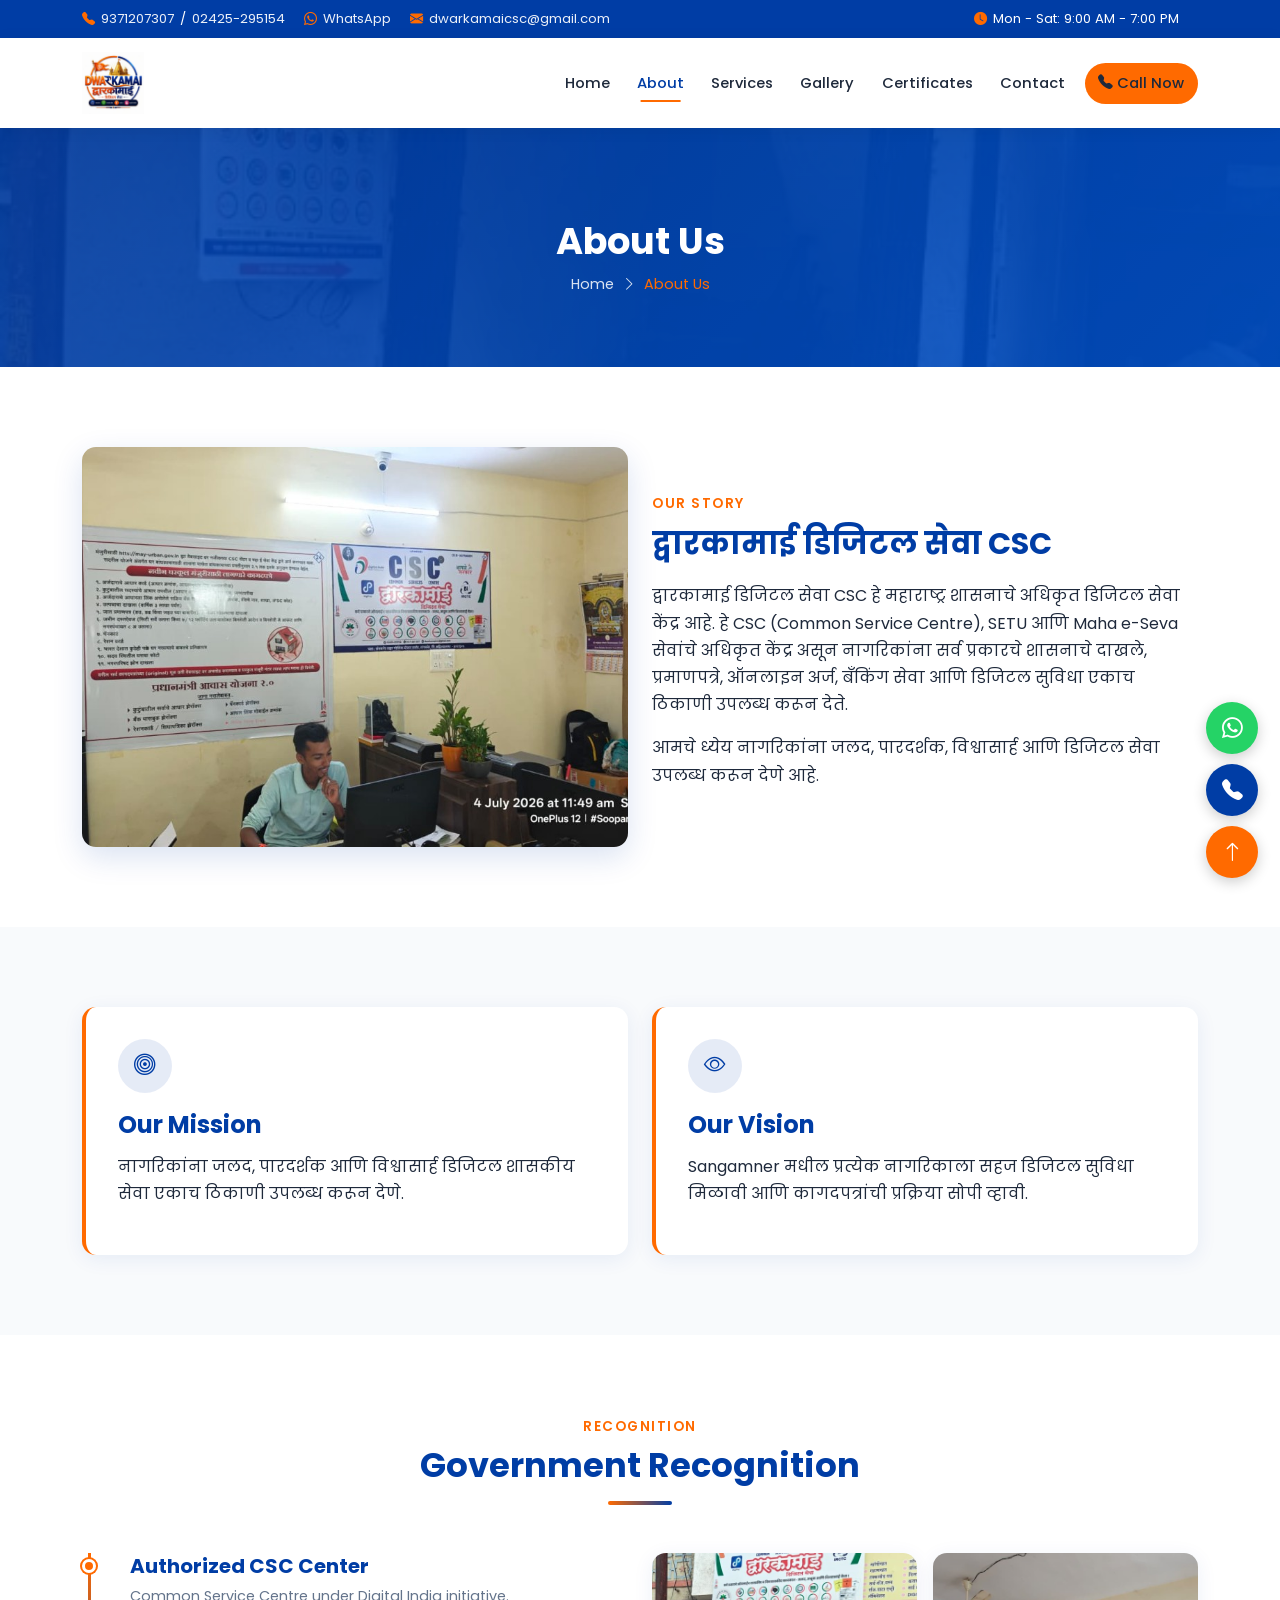
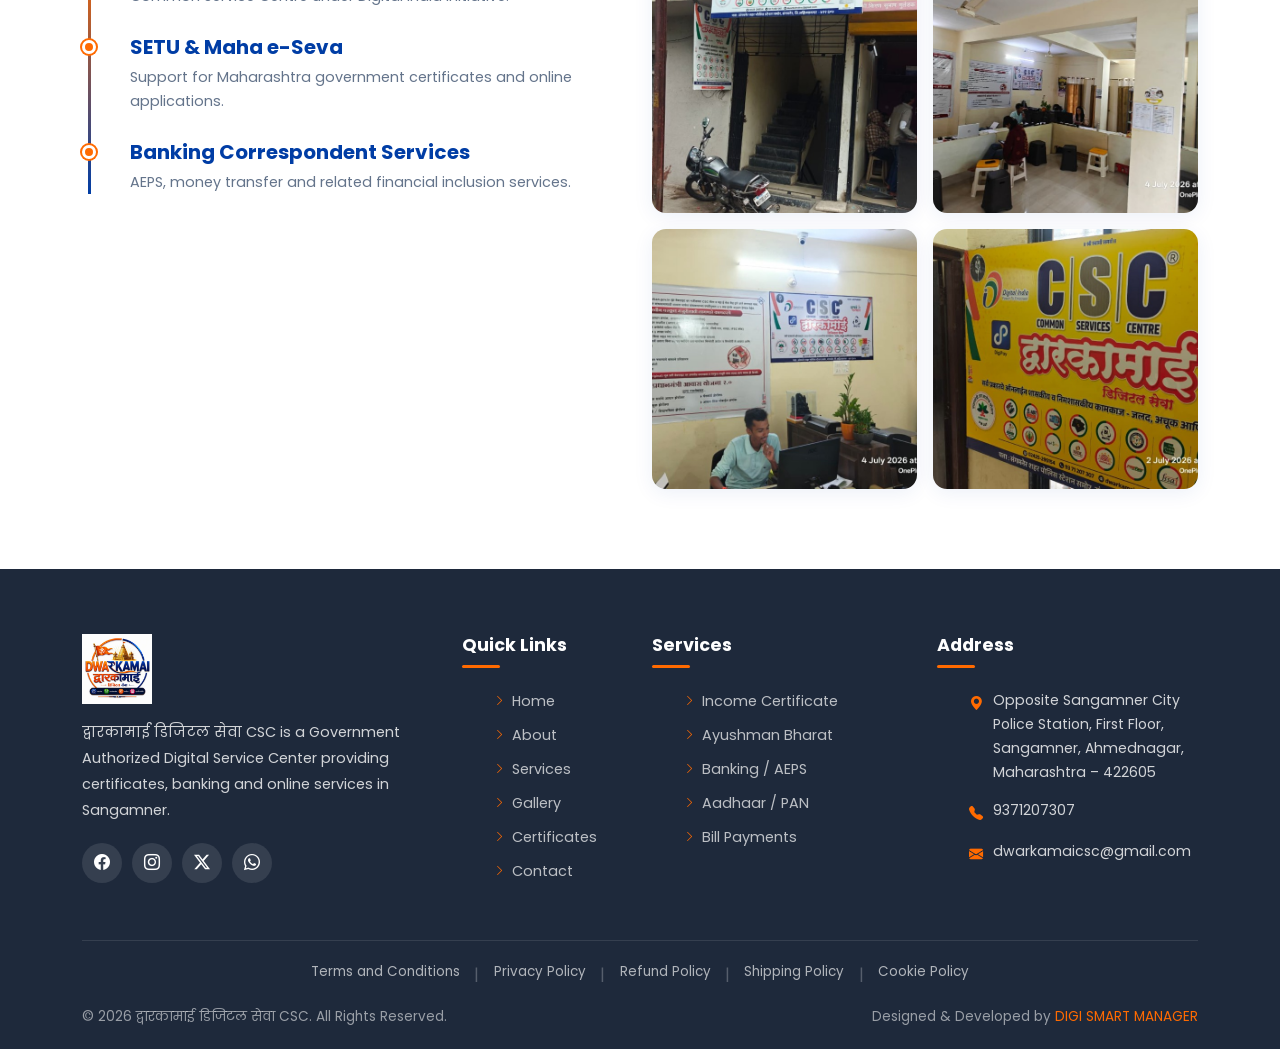
==== commit 31a73ff4: "Update about.html" ====
--- a/about.html
+++ b/about.html
@@ -25,7 +25,7 @@
   <div class="top-bar"><div class="container"><div class="row align-items-center"><div class="col-lg-9"><span class="top-bar-item"><i class="bi bi-telephone-fill"></i> <a href="tel:9371207307">9371207307</a> / <a href="tel:02425295154">02425-295154</a></span><span class="top-bar-item"><i class="bi bi-whatsapp"></i> <a href="https://wa.me/919371207307" target="_blank" rel="noopener">WhatsApp</a></span><span class="top-bar-item"><i class="bi bi-envelope-fill"></i> <a href="mailto:dwarkamaicsc@gmail.com">dwarkamaicsc@gmail.com</a></span></div><div class="col-lg-3 text-lg-end d-none d-lg-block"><span class="top-bar-item"><i class="bi bi-clock-fill"></i> Mon - Sat: 9:00 AM - 7:00 PM</span></div></div></div></div>
   <header class="main-header"><nav class="navbar navbar-expand-lg"><div class="container"><a class="navbar-brand" href="index.html"><img src="images/logo.png" alt="Dwarkamai Digital Seva CSC Logo"></a><button class="navbar-toggler" type="button" data-bs-toggle="collapse" data-bs-target="#mainNav" aria-controls="mainNav" aria-expanded="false" aria-label="Toggle navigation"><span class="navbar-toggler-icon"></span></button><div class="collapse navbar-collapse" id="mainNav"><ul class="navbar-nav ms-auto align-items-lg-center"><li class="nav-item"><a class="nav-link" href="index.html">Home</a></li><li class="nav-item"><a class="nav-link active" href="about.html">About</a></li><li class="nav-item"><a class="nav-link" href="services.html">Services</a></li><li class="nav-item"><a class="nav-link" href="gallery.html">Gallery</a></li><li class="nav-item"><a class="nav-link" href="certificates.html">Certificates</a></li><li class="nav-item"><a class="nav-link" href="contact.html">Contact</a></li><li class="nav-item"><a class="nav-link btn-nav-cta" href="tel:9371207307"><i class="bi bi-telephone-fill"></i> Call Now</a></li></ul></div></div></nav></header>
   <section class="page-banner"><div class="container text-center"><h1 data-aos="fade-up">About Us</h1><nav class="breadcrumb-custom justify-content-center" data-aos="fade-up" aria-label="Breadcrumb"><a href="index.html">Home</a><i class="bi bi-chevron-right"></i><span class="active">About Us</span></nav></div></section>
-<section class="section-padding"><div class="container"><div class="row align-items-center g-4"><div class="col-lg-6" data-aos="fade-right"><div class="about-img-wrap"><img src="images/about.jpg" alt="Office" loading="lazy"></div></div><div class="col-lg-6" data-aos="fade-left"><div class="about-content"><span class="subtitle">Our Story</span><h2>द्वारकामाई डिजिटल सेवा CSC</h2><p>द्वारकामाई डिजिटल सेवा CSC हे महाराष्ट्र शासनाचे अधिकृत डिजिटल सेवा केंद्र आहे. हे CSC (Common Service Centre), SETU आणि Maha e-Seva सेवांचे अधिकृत केंद्र असून नागरिकांना सर्व प्रकारचे शासनाचे दाखले, प्रमाणपत्रे, ऑनलाइन अर्ज, बँकिंग सेवा आणि डिजिटल सुविधा एकाच ठिकाणी उपलब्ध करून देते.</p><p>Owner: <strong>Mr. Wakchaure Sopan D.</strong></p><p>आमचे ध्येय नागरिकांना जलद, पारदर्शक, विश्वासार्ह आणि डिजिटल सेवा उपलब्ध करून देणे आहे.</p></div></div></div></div></section>
+<section class="section-padding"><div class="container"><div class="row align-items-center g-4"><div class="col-lg-6" data-aos="fade-right"><div class="about-img-wrap"><img src="images/about.jpg" alt="Office" loading="lazy"></div></div><div class="col-lg-6" data-aos="fade-left"><div class="about-content"><span class="subtitle">Our Story</span><h2>द्वारकामाई डिजिटल सेवा CSC</h2><p>द्वारकामाई डिजिटल सेवा CSC हे महाराष्ट्र शासनाचे अधिकृत डिजिटल सेवा केंद्र आहे. हे CSC (Common Service Centre), SETU आणि Maha e-Seva सेवांचे अधिकृत केंद्र असून नागरिकांना सर्व प्रकारचे शासनाचे दाखले, प्रमाणपत्रे, ऑनलाइन अर्ज, बँकिंग सेवा आणि डिजिटल सुविधा एकाच ठिकाणी उपलब्ध करून देते.</p><p>आमचे ध्येय नागरिकांना जलद, पारदर्शक, विश्वासार्ह आणि डिजिटल सेवा उपलब्ध करून देणे आहे.</p></div></div></div></div></section>
 <section class="section-padding section-bg"><div class="container"><div class="row g-4"><div class="col-md-6" data-aos="fade-up"><div class="mv-card"><div class="icon"><i class="bi bi-bullseye"></i></div><h4>Our Mission</h4><p>नागरिकांना जलद, पारदर्शक आणि विश्वासार्ह डिजिटल शासकीय सेवा एकाच ठिकाणी उपलब्ध करून देणे.</p></div></div><div class="col-md-6" data-aos="fade-up"><div class="mv-card"><div class="icon"><i class="bi bi-eye"></i></div><h4>Our Vision</h4><p>Sangamner मधील प्रत्येक नागरिकाला सहज डिजिटल सुविधा मिळावी आणि कागदपत्रांची प्रक्रिया सोपी व्हावी.</p></div></div></div></div></section>
 <section class="section-padding"><div class="container"><div class="section-title" data-aos="fade-up"><span class="subtitle">Recognition</span><h2>Government Recognition</h2><div class="divider"></div></div><div class="row g-4"><div class="col-md-6" data-aos="fade-up"><div class="timeline"><div class="timeline-item"><h5>Authorized CSC Center</h5><p>Common Service Centre under Digital India initiative.</p></div><div class="timeline-item"><h5>SETU &amp; Maha e-Seva</h5><p>Support for Maharashtra government certificates and online applications.</p></div><div class="timeline-item"><h5>Banking Correspondent Services</h5><p>AEPS, money transfer and related financial inclusion services.</p></div></div></div><div class="col-md-6" data-aos="fade-up"><div class="row g-3"><div class="col-6"><div class="office-photo"><img src="images/office1.jpg" alt="Exterior" loading="lazy"></div></div><div class="col-6"><div class="office-photo"><img src="images/office2.jpg" alt="Interior" loading="lazy"></div></div><div class="col-6"><div class="office-photo"><img src="images/office3.jpg" alt="Staff" loading="lazy"></div></div><div class="col-6"><div class="office-photo"><img src="images/office4.jpg" alt="Banner" loading="lazy"></div></div></div></div></div></div></section>
   <footer class="main-footer"><div class="container"><div class="row g-4"><div class="col-lg-4 col-md-6 footer-about"><img src="images/logo.png" alt="Dwarkamai Digital Seva CSC"><p>द्वारकामाई डिजिटल सेवा CSC is a Government Authorized Digital Service Center providing certificates, banking and online services in Sangamner.</p><div class="footer-social"><a href="https://www.facebook.com/share/18xAx7LaXJ/" target="_blank" rel="noopener" aria-label="Facebook"><i class="bi bi-facebook"></i></a><a href="https://www.instagram.com/dwarkamaidigitalseva" target="_blank" rel="noopener" aria-label="Instagram"><i class="bi bi-instagram"></i></a><a href="https://x.com/Dwarkamaicsc" target="_blank" rel="noopener" aria-label="Twitter"><i class="bi bi-twitter-x"></i></a><a href="https://wa.me/919371207307" target="_blank" rel="noopener" aria-label="WhatsApp"><i class="bi bi-whatsapp"></i></a></div></div><div class="col-lg-2 col-md-6 footer-widget"><h5 class="footer-title">Quick Links</h5><ul class="footer-links"><li><a href="index.html"><i class="bi bi-chevron-right"></i> Home</a></li><li><a href="about.html"><i class="bi bi-chevron-right"></i> About</a></li><li><a href="services.html"><i class="bi bi-chevron-right"></i> Services</a></li><li><a href="gallery.html"><i class="bi bi-chevron-right"></i> Gallery</a></li><li><a href="certificates.html"><i class="bi bi-chevron-right"></i> Certificates</a></li><li><a href="contact.html"><i class="bi bi-chevron-right"></i> Contact</a></li></ul></div><div class="col-lg-3 col-md-6 footer-widget"><h5 class="footer-title">Services</h5><ul class="footer-links"><li><a href="services.html"><i class="bi bi-chevron-right"></i> Income Certificate</a></li><li><a href="services.html"><i class="bi bi-chevron-right"></i> Ayushman Bharat</a></li><li><a href="services.html"><i class="bi bi-chevron-right"></i> Banking / AEPS</a></li><li><a href="services.html"><i class="bi bi-chevron-right"></i> Aadhaar / PAN</a></li><li><a href="services.html"><i class="bi bi-chevron-right"></i> Bill Payments</a></li></ul></div><div class="col-lg-3 col-md-6 footer-widget"><h5 class="footer-title">Address</h5><ul class="footer-contact"><li><i class="bi bi-geo-alt-fill"></i><span>Opposite Sangamner City Police Station, First Floor, Sangamner, Ahmednagar, Maharashtra – 422605</span></li><li><i class="bi bi-telephone-fill"></i><span><a href="tel:9371207307">9371207307</a></span></li><li><i class="bi bi-envelope-fill"></i><span><a href="mailto:dwarkamaicsc@gmail.com">dwarkamaicsc@gmail.com</a></span></li></ul></div></div><div class="footer-bottom"><div class="footer-policies"><a href="terms-and-conditions.html">Terms and Conditions</a><span class="sep">|</span><a href="privacy-policy.html">Privacy Policy</a><span class="sep">|</span><a href="refund-policy.html">Refund Policy</a><span class="sep">|</span><a href="shipping-policy.html">Shipping Policy</a><span class="sep">|</span><a href="cookie-policy.html">Cookie Policy</a></div><div class="row align-items-center"><div class="col-md-6 text-center text-md-start"><p>&copy; 2026 द्वारकामाई डिजिटल सेवा CSC. All Rights Reserved.</p></div><div class="col-md-6 text-center text-md-end"><p>Designed &amp; Developed by <a href="#" rel="noopener">DIGI SMART MANAGER</a></p></div></div></div></div></footer>
